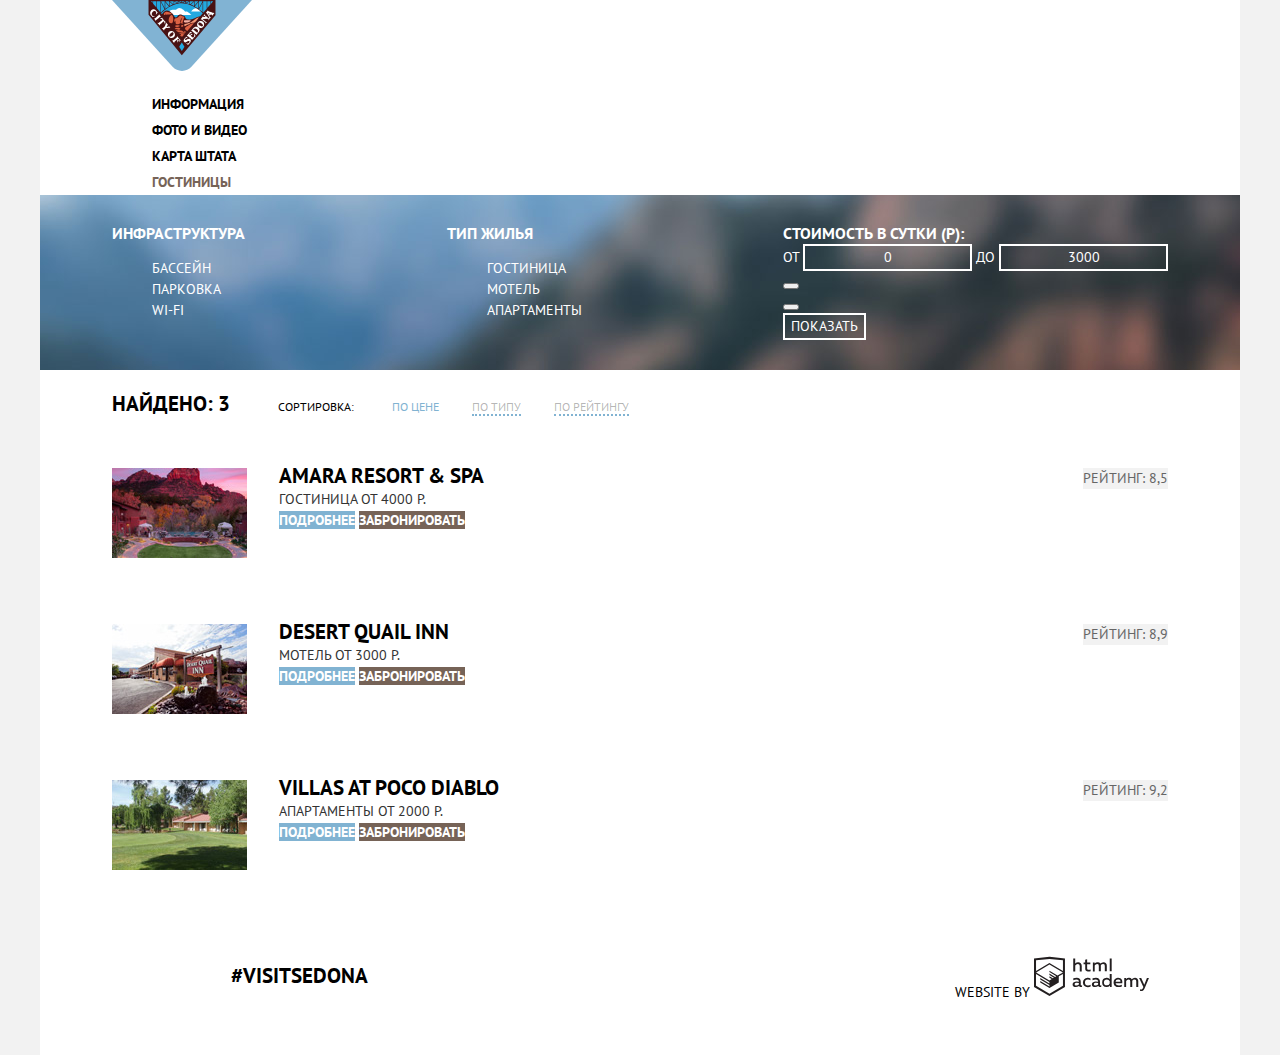
==== hotels.html @ 4b02a3d5 "Создаёт сетку главной и внутренней страниц" ====
<!DOCTYPE html>
<html lang="ru">
  <head>
    <meta charset="utf-8">
    <title>Седона - каталог гостиниц</title>
    <link href="https://fonts.googleapis.com/css?family=PT+Sans:400,700&amp;subset=cyrillic" rel="stylesheet">
    <link href="css/normalize.css" rel="stylesheet">
    <link href="css/style.css" rel="stylesheet">
  </head>
  <body>
    <div class="wrapper">
      <header class="main-header">
        <a class="main-header-logo" href="index.html"><img src="img/logo-sedona.svg" alt="Логотип города Седоны" width="140" height="71"></a>
        <nav class="main-nav">
          <ul class="main-nav-list">
            <li class="main-nav-item"><a href="information.html">Информация</a></li>
            <li class="main-nav-item"><a href="media.html">Фото и видео</a></li>
            <li class="main-nav-item"><a href="map.html">Карта штата</a></li>
            <li class="main-nav-item main-nav-current"><a href="#">Гостиницы</a></li>
          </ul>
        </nav>
      </header>
      <main class="container">
        <h1 class="visually-hidden">Где остановиться в Седоне</h1>
        <section class="hotel-filters">
          <h2 class="visually-hidden">Фильтр отелей</h2>
          <form class="hotel-filter" action="https://echo.htmlacademy.ru" method="get">
            <fieldset>
              <legend>Инфраструктура</legend>
              <ul>
                <li class="hotel-filter-option">
                  <input class="visually-hidden filter-input-checkbox" type="checkbox" id="pool" name="pool" checked>
                  <label for="pool">Бассейн</label>
                </li>
                <li class="hotel-filter-option">
                  <input class="visually-hidden filter-input-checkbox" type="checkbox" id="parking" name="parking">
                  <label for="parking">Парковка</label>
                </li>
                <li class="hotel-filter-option">
                  <input class="visually-hidden filter-input-checkbox" type="checkbox" id="wifi" name="wifi">
                  <label for="wifi">Wi-Fi</label>
                </li>
              </ul>
            </fieldset>
            <fieldset>
              <legend>Тип жилья</legend>
              <ul>
                <li class="hotel-filter-option">
                  <input class="visually-hidden filter-input-checkbox" type="checkbox" id="hotel" name="hotel" checked>
                  <label for="hotel">Гостиница</label>
                </li>
                <li class="hotel-filter-option">
                  <input class="visually-hidden filter-input-checkbox" type="checkbox" id="motel" name="motel" checked>
                  <label for="motel">Мотель</label>
                </li>
                <li class="hotel-filter-option">
                  <input class="visually-hidden filter-input-checkbox" type="checkbox" id="apartment" name="apartment" checked>
                  <label for="apartment">Апартаменты</label>
                </li>
              </ul>
            </fieldset>
            <div class="fieldset-wrapper">
            <fieldset>
              <legend>Стоимость в сутки (р):</legend>
              <div class="price-range">
                <label for="price-filter-from">от</label>
                <input class="price-filter price-filter-from" type="text" id="price-filter-from" name="price-filter-from" value="0">
                <label for="price-filter-to">до</label>
                <input class="price-filter price-filter-to" type="text" id="price-filter-to" name="price-filter-to" value="3000">
              </div>
              <button class="price-range-button button-from" type="button">
                <span class="visually-hidden">Минимальная</span>
              </button>
              <div class="price-range-line"></div>
              <button class="price-range-button button-to" type="button">
                <span class="visually-hidden">Максимальная</span>
              </button>
            </fieldset>
            <button class="hotel-filter-button" type="submit">Показать</button>
            </div>
          </form>
        </section>
        <section class="hotels-found">
          <h2 class="visually-hidden">Найденные варианты</h2>
          <div class="hotels-sort-wrapper">
            <p>Найдено: 3</p>
            <div class="hotels-sort">
              <p>Сортировка:</p>
              <ul class="hotels-sort-list">
                <li class="hotels-sort-function sort-active"><a href="#">По цене</a></li>
                <li class="hotels-sort-function"><a href="#">По типу</a></li>
                <li class="hotels-sort-function"><a href="#">По рейтингу</a></li>
              </ul>
              <ul class="hotels-sort-order">
                <li class="sort-order-up">
                  <a href="#"><span class="visually-hidden">По возрастанию</span></a>
                </li>
                <li class="sort-order-down">
                  <a href="#"><span class="visually-hidden">По убыванию</span></a></li>
              </ul>
            </div>
          </div>
          <ul class="hotels-found-list">
            <li class="hotels-found-item">
              <div class="hotels-found-info">
                <h3>
                  <a class="hotels-found-heading" href="#">Amara resort & Spa</a>
                </h3>
                <div class="hotels-brief-info">
                  <span class="hotels-found-type">Гостиница</span>
                  <span class="hotels-found-price">от 4000 р.</span>
                </div>
                <div class="hotels-found-buttons">
                  <a class="details-button" href="#">Подробнее</a>
                  <a class="book-button" href="#">Забронировать</a>
                </div>
              </div>
              <div class="hotels-found-img">
                <img src="img/amara_resort.jpg" alt="Amara resort & Spa" width="135" height="90">
              </div>
              <div class="hotels-found-rating">
                <div class="stars 5-stars">
                  <span class="visually-hidden">5 звёзд</span>
                </div>
                <span class="rating">Рейтинг: 8,5</span>
              </div>
            </li>
            <li class="hotels-found-item">
              <div class="hotels-found-info">
                <h3>
                  <a class="hotels-found-heading" href="#">Desert Quail Inn</a>
                </h3>
                <div class="hotels-brief-info">
                  <span class="hotels-found-type">Мотель</span>
                  <span class="hotels-found-price">от 3000 р.</span>
                </div>
                <div class="hotels-found-buttons">
                  <a class="details-button" href="#">Подробнее</a>
                  <a class="book-button" href="#">Забронировать</a>
                </div>
              </div>
              <div class="hotels-found-img">
                <img src="img/desert_quail.jpg" alt="Desert Quail Inn" width="135" height="90">
              </div>
              <div class="hotels-found-rating">
                <div class="stars 3-stars">
                  <span class="visually-hidden">3 звезды</span>
                </div>
                <span class="rating">Рейтинг: 8,9</span>
              </div>
            </li>
            <li class="hotels-found-item">
              <div class="hotels-found-info">
                <h3>
                  <a class="hotels-found-heading" href="#">Villas at Poco Diablo</a>
                </h3>
                <div class="hotels-brief-info">
                  <span class="hotels-found-type">Апартаменты</span>
                  <span class="hotels-found-price">от 2000 р.</span>
                </div>
                <div class="hotels-found-buttons">
                  <a class="details-button" href="#">Подробнее</a>
                  <a class="book-button" href="#">Забронировать</a>
                </div>
              </div>
              <div class="hotels-found-img">
                <img src="img/villas_at_poco_diablo.jpg" alt="Villas at Poco Diablo" width="135" height="90">
              </div>
              <div class="hotels-found-rating">
                <div class="stars 2-stars">
                  <span class="visually-hidden">2 звезды</span>
                </div>
                <span class="rating">Рейтинг: 9,2</span>
              </div>
            </li>
          </ul>
        </section>
      </main>
      <footer class="main-footer">
        <p class="footer-hashtag">#visitsedona</p>
        <div class="footer-social">
          <ul>
            <li>
              <a class="social-button social-button-twitter" href="#"><span class="visually-hidden">Twitter</span></a>
            </li>
            <li>
              <a class="social-button social-button-facebook" href="#"><span class="visually-hidden">Facebook</span></a>
            </li>
            <li>
              <a class="social-button social-button-youtube" href="#"><span class="visually-hidden">Youtube</span></a>
            </li>
          </ul>
        </div>
        <p class="footer-copyright">
          <span>Website by</span>
          <a class="main-footer-logo" href="https://htmlacademy.ru/intensive/htmlcss" target="_blank">
            <svg id="Layer_1" data-name="Layer 1" xmlns="http://www.w3.org/2000/svg" viewBox="0 0 108.08 36.85" width="115" height="41"><title>Логотип HTML Academy</title><path d="M44.61,26.88a2,2,0,0,0,.55-0.1v1.33a3.25,3.25,0,0,1-1.18.21,1.67,1.67,0,0,1-1.67-1,4.84,4.84,0,0,1-3.14,1.08c-1.51,0-2.91-.83-2.91-2.55,0-2.13,2-2.79,3.71-2.79a11.08,11.08,0,0,1,2.17.25v-0.3c0-1-.76-1.77-2.19-1.77a7.42,7.42,0,0,0-3,.64v-1.7a10.21,10.21,0,0,1,3.19-.55c2.36,0,3.81,1.12,3.81,3.65v3a0.54,0.54,0,0,0,.49.59h0.17Zm-6.44-1.13A1.35,1.35,0,0,0,39.63,27h0.11a3.39,3.39,0,0,0,2.41-1V24.58a9.72,9.72,0,0,0-1.81-.21c-1,0-2.16.33-2.16,1.38h0Zm12.36-6.11a5,5,0,0,1,2.57.64V22a4.08,4.08,0,0,0-2.3-.7,2.75,2.75,0,1,0,0,5.49,5,5,0,0,0,2.43-.64v1.71a6.27,6.27,0,0,1-2.76.57A4.21,4.21,0,0,1,46,24.51q0-.21,0-0.41a4.32,4.32,0,0,1,4.18-4.46h0.38Zm12.17,7.24a2,2,0,0,0,.55-0.1v1.33a3.25,3.25,0,0,1-1.18.21,1.67,1.67,0,0,1-1.67-1,4.84,4.84,0,0,1-3.14,1.08c-1.51,0-2.91-.83-2.91-2.55,0-2.13,2-2.79,3.71-2.79a11.08,11.08,0,0,1,2.17.25v-0.3c0-1-.76-1.77-2.19-1.77a7.42,7.42,0,0,0-3,.64v-1.7a10.21,10.21,0,0,1,3.19-.55c2.36,0,3.81,1.12,3.81,3.65v3a0.54,0.54,0,0,0,.49.59h0.17Zm-6.44-1.13A1.35,1.35,0,0,0,57.73,27h0.11a3.39,3.39,0,0,0,2.41-1V24.58a9.72,9.72,0,0,0-1.81-.21c-1.06,0-2.16.33-2.16,1.38h0ZM73,16V28.2H71.35V26.88a3.88,3.88,0,0,1-3.19,1.54,4.4,4.4,0,0,1,0-8.78,3.81,3.81,0,0,1,3,1.3V16H73Zm-4.53,5.22a2.76,2.76,0,1,0,0,5.52A2.86,2.86,0,0,0,71.15,25V23A2.91,2.91,0,0,0,68.49,21.27ZM79,19.64c3.31,0,4.46,2.68,3.92,5.09H76.7c0.21,1.5,1.67,2.11,3.19,2.11a6.11,6.11,0,0,0,2.64-.59v1.6a7.14,7.14,0,0,1-3,.57C77,28.42,74.78,27,74.78,24a4.18,4.18,0,0,1,4-4.39H79Zm0.09,1.54a2.28,2.28,0,0,0-2.44,2.1v0.06H81.3A2,2,0,0,0,79.13,21.18Zm5.73,7V19.87h1.65v1a3.81,3.81,0,0,1,2.78-1.27A2.86,2.86,0,0,1,91.89,21a4.12,4.12,0,0,1,2.91-1.33A3.06,3.06,0,0,1,98,23V28.2h-1.9V23.05a1.59,1.59,0,0,0-1.42-1.75H94.42a2.8,2.8,0,0,0-2.07,1.12V28.2h-1.9V23.05A1.59,1.59,0,0,0,89,21.31H88.8a3,3,0,0,0-2.21,1.29v5.63H84.86Zm21.31-8.33h1.9l-3.91,9.46c-0.9,2.17-2.09,2.86-3.35,2.86a4.76,4.76,0,0,1-1.1-.14V30.46a2.86,2.86,0,0,0,.85.12c0.9,0,1.58-.64,2.07-1.9l0.17-.42-4-8.4h2l2.86,6.29ZM38.73,1.46V6.22a3.81,3.81,0,0,1,2.7-1.14,3.25,3.25,0,0,1,3.44,3.4v5.15H43V8.72a1.81,1.81,0,0,0-1.61-2h-0.3a2.93,2.93,0,0,0-2.32,1.39v5.52h-1.9V1.46h1.9ZM49.94,2.31v3h3V6.91h-3v3.81c0,1.1.5,1.46,1.58,1.46a4.49,4.49,0,0,0,1.69-.33v1.6A6.8,6.8,0,0,1,51,13.8a2.55,2.55,0,0,1-2.86-2.74V6.89H46.58V5.26h1.5V2.74Zm5.4,11.31V5.28H57v1A3.81,3.81,0,0,1,59.77,5a2.86,2.86,0,0,1,2.6,1.33A4.12,4.12,0,0,1,65.28,5,3.06,3.06,0,0,1,68.44,8.4v5.21h-1.9V8.46a1.59,1.59,0,0,0-1.42-1.75H64.89a2.8,2.8,0,0,0-2.07,1.12v5.78h-1.9V8.46A1.59,1.59,0,0,0,59.5,6.71H59.27A3,3,0,0,0,57.06,8v5.63H55.34ZM71.17,1.45H73V13.6H71.17V1.45ZM14.71,0H14.55L0,1.54V28.21l14.55,8.66,14.55-8.66V1.54Zm12.5,27.1L14.55,34.64,1.9,27.12V16.18l12.59,7.5V25L5.86,19.9v1.31l8.68,5.21v1.39L5.87,22.65V24l8.68,5.21,8.75-5.24V18.31L27.2,16V27.12Zm0-12.53-3.48,2-1.6,1L14.51,13v1.31L21,18.23H21l-0.14.09-1,.54-5.37-3.2V17l4.24,2.52-1,.67-3.2-1.9v1.31l2.1,1.24L14.5,22.1,2,14.65,14.51,7.11Zm0-1.32L14.49,5.76,1.91,13.25v-10L14.56,1.92,27.21,3.25v10h0Z" transform="translate(0 -0.02)"/></svg>
          </a>
        </p>
      </footer>
    </div>
  </body>
</html>
---- css/style.css ----
body {
  margin: 0;
  padding: 0;

  font-family: "PT Sans", Arial, sans-serif;
  font-size: 14px;
  line-height: 21px;
  color: #333333;
  text-transform: uppercase;

  background-color: #f2f2f2;

}

.wrapper {
  max-width: 1200px;
  min-width: 768px;
  margin: 0 auto;

  background-color: #ffffff;
}

a {
  text-decoration: none;
}

img {
  max-width: 100%;
}

.visually-hidden:not(:focus):not(:active),
input[type="checkbox"].visually-hidden,
input[type="radio"].visually-hidden {
  position: absolute;
  width: 1px;
  height: 1px;
  margin: -1px;
  border: 0;
  padding: 0;
  white-space: nowrap;
  clip-path: inset(100%);
  clip: rect(0 0 0 0);
  overflow: hidden;
}

.main-header {
  width: 88%;
  padding-left: 6%;
  padding-right: 6%;
  margin: 0;

  background-color: #ffffff;
}

.main-nav {
  line-height: 26px;
  font-weight: bold;
  color: #000000;
}

.main-nav-list {
  margin-bottom: 0;

  list-style: none;
}

.main-nav-list a {
  color: #000000;
}

.main-nav-list a:hover,
.main-nav-list a:focus {
  color: #81b3d2;
}

.main-nav-list a:active {
  color: rgba(0, 0, 0, 0.3);
}

.main-nav-current a {
  color: #766357;
}

/*Главная страница*/

.intro {
  width: 100%;
  padding-top: 76px;
  padding-bottom: 79px;

  text-align: center;

  background-color: rgba(129, 179, 210, 0.5);
  background-image:
  url("../img/intro-mask.svg"),
  url("../img/background-photo.jpg");
  background-repeat: no-repeat;
  background-position:
  center bottom,
  top center;
  background-size:
  100% 57px,
  cover;
}

.general-info {
  margin: 0;
  padding-top: 61px;
  padding-bottom: 56px;

  text-align: center;
}

.general-info h1 {
  font-size: 21px;
  line-height: 26px;
  font-weight: bold;
  color: #000000;

  background-color: #ffffff;
}

.general-info p {
  line-height: 26px;
}

.features-list {
  width: 100%;
  margin: 0;

  text-align: center;
  color: #333333;
}

.features-list ol {
  display: flex;
  flex-wrap: wrap;
}

.features-list ol,
.features-list ul {
  padding-left: 0;
  list-style: none;
}

.features-list h2,
.features-list h3 {
  font-size: 21px;
  color: #000000;
}

.feature-separate {
  width: 100%;
  display: flex;
  justify-content: flex-start;
  flex-wrap: wrap;

  color: #ffffff;

  background-color: #81b3d2;
}

.feature-description {
  width: 33.33333333%;

  padding-top: 46px;
}

.feature-separate h2 {
  color: #ffffff;
}

.feature-image {
  width: 66.66666666%;
  height: auto;
}

.services-list {
  width: 100%;
  display: flex;
  padding-top: 60px;

  background-color: #ffffff;
}

.services-list-item {
  width: 33.33333333%;

  text-align: center;
}

.services-list p {
  color: #333333;
}

.feature-united {
  width: 33.33333333%;

  padding-top: 46px;

  background-color: #eeeeee;
}

.search-hotel {
  width: 100%;
  padding-top: 55px;

  text-align: center;
  line-height: 24px;
  font-weight: bold;
  color: #000000;
}

.search-hotel b {
  font-size: 30px;
  line-height: 36px;
  font-weight: bold;
}

.search-hotel > p {
  font-weight: normal;
  color: #333333;
}

.search-button {
  font-size: 21px;
  font-weight: bold;
  line-height: 26px;
  text-transform: uppercase;
  color: #ffffff;

  background-color: #766357;
  border: none;
}

.search-button:hover,
.search-button:focus {
  background-color: #604e43;
}

.search-button:active {
  color: rgba(255, 255, 255, 0.3);
  background-color: #503e33;
}

.modal {
  width: 568px;
  margin: 0 auto;
  padding: 55px;
}

.search-form-item {
  line-height: 26px;
}

.search-form-item input {
  font-size: 14px;
  font-weight: bold;
  line-height: 26px;
  text-transform: uppercase;

  background-color: #f2f2f2;
  border: none;
}

.search-form-item input:hover {
  background-color: #ebebeb;
}

.search-form-item input:focus {
  background-color: #ffffff;
  border: 2px solid #e5e5e5;
}

.search-form-calendar svg {
  fill: rgba(0, 0, 0, 0.3);
}

.search-form-calendar svg:hover {
  fill: #333333;
}

.amount-button {
  background-color: #f2f2f2;
  border: none;
}

.modal-search-button {
  font-size: 21px;
  line-height: 26px;
  font-weight: bold;
  text-transform: uppercase;
  text-align: center;
  color: #ffffff;

  background-color: #81b3d2;
  border: none;
}

.modal-search-button:hover,
.modal-search-button:focus {
  background-color: #669ec0;
}

.modal-search-button:active {
  color: rgba(255, 255, 255, 0.3);

  background-color: #5496bd;
}

.map {
  width: 100%;

  text-align: center;
}

.map img {
  height: auto;
}

/*Внутренняя страница*/

.hotel-filters {
  width: 88%;
  padding-left: 6%;
  padding-right: 6%;
  padding-top: 28px;
  padding-bottom: 30px;

  color: #ffffff;

  background-color: #81b3d2;
  background-image: url("../img/filter-background.jpg");
  background-repeat: no-repeat;
  background-position: 0 -290px;
}

.hotel-filter {
  display: flex;
  justify-content: space-between;
  align-items: flex-start;

  width: 100%;
}

.hotel-filter fieldset {
  margin: 0;
  padding: 0;
  border: none;
}

.hotel-filter legend {
  font-size: 16px;
  font-weight: bold;
}

.hotel-filter ul {
  list-style: none;
}

.price-range input {
  font-size: 14px;
  line-height: 21px;
  text-align: center;
  color: #ffffff;

  background-color: transparent;
  border: 2px solid #ffffff;
}

.hotel-filter-button {
  font-size: 14px;
  line-height: 21px;
  text-transform: uppercase;
  color: #ffffff;

  background-color: transparent;
  border: 2px solid #ffffff;
}

.hotel-filter-button:hover,
.hotel-filter-button:focus {
  color: #000000;

  background-color: #ffffff;
}

.hotels-found {
  padding-left: 6%;
  padding-right: 6%;
}

.hotels-sort-wrapper {
  display: flex;
  justify-content: space-between;
  align-items: baseline;
  width: 100%;

  font-size: 21px;
  line-height: 26px;
  font-weight: bold;
  color: #000000;
}

.hotels-sort-wrapper > p {
  margin-right: 48px;
}

.hotels-found ul {
  list-style: none;
}

.hotels-found-list {
  padding: 0;
}

.hotels-sort {
  display: flex;
  margin-right: auto;
  flex-grow: 1;

  font-size: 12px;
  line-height: 18px;
  font-weight: normal;
}

.hotels-sort-list {
  display: flex;
  justify-content: space-around;
  padding-left: 5px;
}

.hotels-sort-function {
  padding-left: 33px;
}

.hotels-sort-list a {
  color: rgba(0, 0, 0, 0.3);
  border-bottom: 2px dotted #81b3d2;
}

.hotels-sort-list a:hover,
.hotels-sort-list a:focus {
  color: #81b3d2;
}

.hotels-sort-list a:active {
  color: #000000;
  border-bottom: none;
}

.sort-active a {
  color: #81b3d2;
  border-bottom: none;
}

.hotels-sort-order {
  margin-left: auto;
}

.hotels-found-list {
  display: flex;
  flex-direction: column;
  align-items: flex-start;
  width: 100%;
  margin: 0;
}

.hotels-found-item {
  display: flex;
  align-items: flex-start;

  width: 100%;
  padding-top: 30px;
  padding-bottom: 30px;
}

.hotels-found-info {
  margin-left: 32px;

  vertical-align: center;
}

.hotels-found-info h3 {
  margin: 0;
  margin-top: -5px;
}

.hotels-found-info a {
  font-size: 21px;
  font-weight: bold;
  line-height:  26px;
  color: #000000;
}

a.hotels-found-heading:hover,
a.hotels-found-heading:focus {
color: #81b3d2;
}

a.hotels-found-heading:active {
color: rgba(0, 0, 0, 0.3);
}

.hotels-found-img {
  order: -1;
}

.hotels-found-rating {
  margin-left: auto;

  color: #666666;

  background-color: #f2f2f2;
}

.hotels-found-buttons a {
  font-size: 14px;
  line-height: 21px;
  text-align: center;
  color: #ffffff;
}

.details-button {
  background-color: #81b3d2;
}

.details-button:hover,
.details-button:focus {
  background-color: #669ec0;
}

.details-button:active {
  color: rgba(255, 255, 255, 0.3);

  background-color: #5496bd;
}

.book-button {
  background-color: #766357;
}

.book-button:hover,
.book-button:focus {
  background-color: #604e43;
}

.book-button:active {
  color: rgba(255, 255, 255, 0.3);

  background-color: #503e33;
}


/*Футер*/

.main-footer {
  display: flex;
  justify-content: space-around;
  width: 94%;
  padding-left: 6%;
  padding-top: 36px;
  padding-bottom: 36px;

  background-color: rgba(255, 255, 255, 0.9);
}

.footer-social {
  width: 33%;
  text-align: center;
}

.footer-social ul {
  list-style: none;
}

.footer-hashtag {
  width: 33%;
  text-align: center;

  font-size: 21px;
  font-weight: bold;
  line-height: 26px;
  text-transform: uppercase;
  color: #000000;
}

.footer-copyright {
  width: 33%;
  text-align: center;
}

.footer-copyright span {
  line-height: 26px;
  color: #000000;
}

.main-footer-logo svg {
  fill: #231f20;
}

.main-footer-logo svg:hover,
.main-footer-logo svg:focus {
  fill: #81b3d2;
}

.main-footer-logo svg:active {
  fill: #bdbbbc;
}
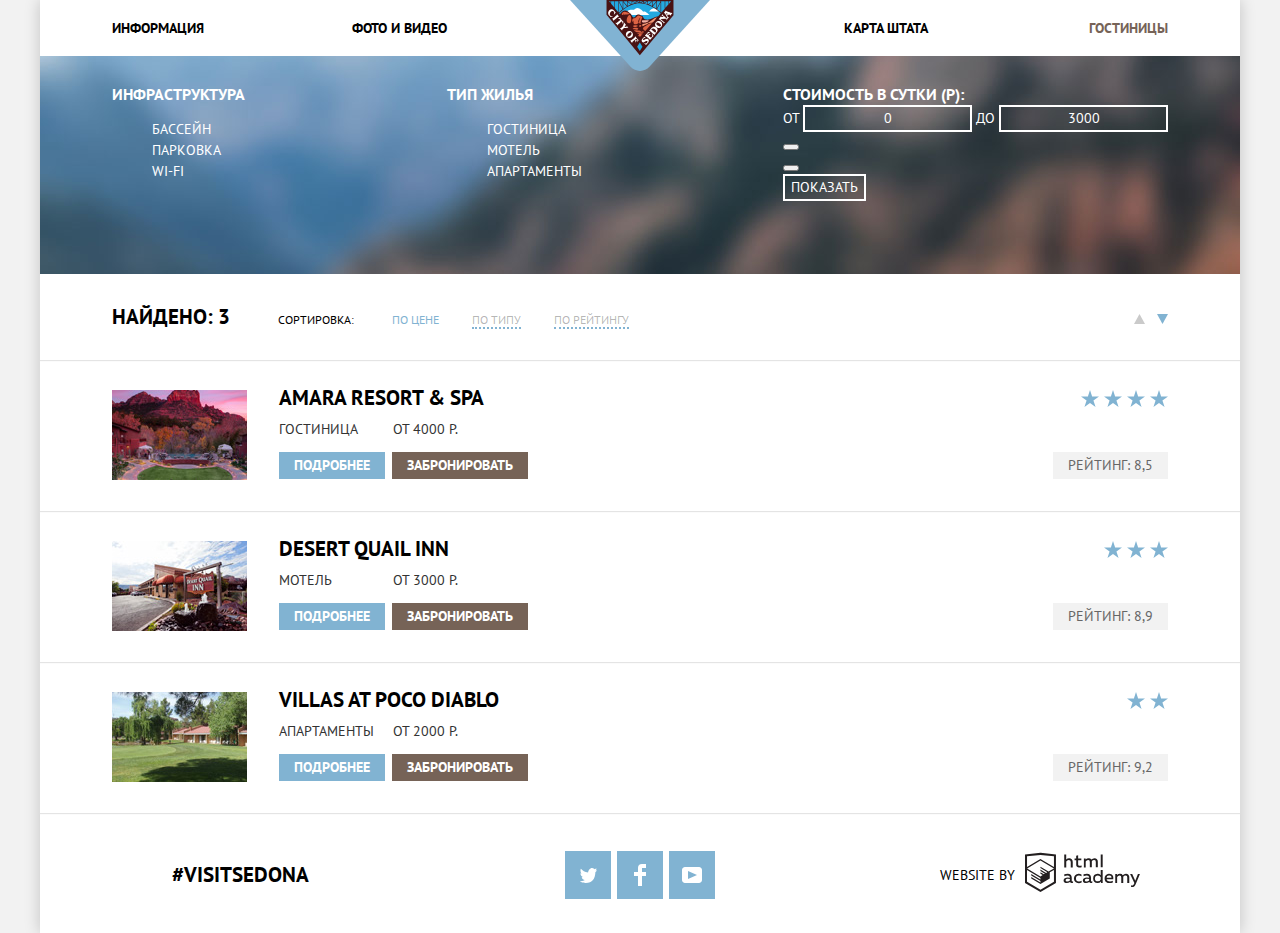
==== commit 12529f19: "Добавляет декоративные элементы" ====
--- a/hotels.html
+++ b/hotels.html
@@ -93,10 +93,17 @@
               </ul>
               <ul class="hotels-sort-order">
                 <li class="sort-order-up">
-                  <a href="#"><span class="visually-hidden">По возрастанию</span></a>
+                  <a href="#">
+                    <span class="visually-hidden">По возрастанию</span>
+                    <svg xmlns="http://www.w3.org/2000/svg" width="11" height="10" viewBox="0 0 11 10"><path fill="#cacaca" d="M5.5 0L0 10h11z"/></svg>
+                  </a>
                 </li>
                 <li class="sort-order-down">
-                  <a href="#"><span class="visually-hidden">По убыванию</span></a></li>
+                  <a class="current" href="#">
+                    <span class="visually-hidden">По убыванию</span>
+                    <svg xmlns="http://www.w3.org/2000/svg" width="11" height="10" viewBox="0 0 11 10"><path fill="#cacaca" d="M5.5 10L0 0h11"/></svg>
+                  </a>
+                </li>
               </ul>
             </div>
           </div>
@@ -119,8 +126,8 @@
                 <img src="img/amara_resort.jpg" alt="Amara resort & Spa" width="135" height="90">
               </div>
               <div class="hotels-found-rating">
-                <div class="stars 5-stars">
-                  <span class="visually-hidden">5 звёзд</span>
+                <div class="stars stars-4">
+                  <span class="visually-hidden">4 звезды</span>
                 </div>
                 <span class="rating">Рейтинг: 8,5</span>
               </div>
@@ -143,7 +150,7 @@
                 <img src="img/desert_quail.jpg" alt="Desert Quail Inn" width="135" height="90">
               </div>
               <div class="hotels-found-rating">
-                <div class="stars 3-stars">
+                <div class="stars stars-3">
                   <span class="visually-hidden">3 звезды</span>
                 </div>
                 <span class="rating">Рейтинг: 8,9</span>
@@ -167,7 +174,7 @@
                 <img src="img/villas_at_poco_diablo.jpg" alt="Villas at Poco Diablo" width="135" height="90">
               </div>
               <div class="hotels-found-rating">
-                <div class="stars 2-stars">
+                <div class="stars stars-2">
                   <span class="visually-hidden">2 звезды</span>
                 </div>
                 <span class="rating">Рейтинг: 9,2</span>
@@ -181,13 +188,22 @@
         <div class="footer-social">
           <ul>
             <li>
-              <a class="social-button social-button-twitter" href="#"><span class="visually-hidden">Twitter</span></a>
+              <a class="social-button social-button-twitter" href="#">
+                <span class="visually-hidden">Twitter</span>
+                <svg xmlns="http://www.w3.org/2000/svg" xmlns:xlink="http://www.w3.org/1999/xlink" width="17" height="15" viewBox="0 0 17 15"><path fill="#FFF" d="M10.95.144c1.685-.496 2.984.27 3.577 1.179.673-.231 1.331-.481 2.011-.708a2.345 2.345 0 0 1-.857 1.768c.685.17 1.304-.491 1.304-.491-.169 1-1.006 1.788-1.563 2.024-.231 6.75-3.175 11.217-10.077 11.082h-.446c-.41 0-4.164-.46-4.898-1.887 2.271.196 3.893-.422 4.693-1.177-.96-.3-2.679-.477-2.979-2.95.349.106.564.228 1.19.119C1.705 8.247.374 7.53.448 5.33c.285.328 1.067.536 1.34.472C1.085 5.561-.182 2.442.894.85c1.818 1.854 3.735 3.606 7.152 3.773C8.254 2.33 9.183.793 10.95.144z"/></svg>
+              </a>
             </li>
             <li>
-              <a class="social-button social-button-facebook" href="#"><span class="visually-hidden">Facebook</span></a>
+              <a class="social-button social-button-facebook" href="#">
+                <span class="visually-hidden">Facebook</span>
+                <svg xmlns="http://www.w3.org/2000/svg" width="12" height="22" viewBox="0 0 12 22"><path fill="#FFF" d="M12 4V0H8a4 4 0 0 0-4 4v4H0v4h4v10h4V12h4V8H8V4h4z"/></svg>
+              </a>
             </li>
             <li>
-              <a class="social-button social-button-youtube" href="#"><span class="visually-hidden">Youtube</span></a>
+              <a class="social-button social-button-youtube" href="#">
+                <span class="visually-hidden">Youtube</span>
+                <svg xmlns="http://www.w3.org/2000/svg" xmlns:xlink="http://www.w3.org/1999/xlink" width="20" height="16" viewBox="0 0 20 16"><path fill="#FFF" d="M17 0H3C1.35 0 0 1.35 0 3v10c0 1.65 1.35 3 3 3h14c1.65 0 3-1.35 3-3V3c0-1.65-1.35-3-3-3zM6.027 11.998V4.002L15.014 8l-8.987 3.998z"/></svg>
+              </a>
             </li>
           </ul>
         </div>
--- a/css/style.css
+++ b/css/style.css
@@ -13,11 +13,13 @@
 }
 
 .wrapper {
+  position: relative;
   max-width: 1200px;
   min-width: 768px;
   margin: 0 auto;
 
   background-color: #ffffff;
+  box-shadow: 0 0 15px 0 rgba(0, 0, 0, 0.2);
 }
 
 a {
@@ -26,6 +28,7 @@
 
 img {
   max-width: 100%;
+  height: auto;
 }
 
 .visually-hidden:not(:focus):not(:active),
@@ -44,12 +47,17 @@
 }
 
 .main-header {
-  width: 88%;
-  padding-left: 6%;
-  padding-right: 6%;
+  position: relative;
+  width: 100%;
   margin: 0;
 
   background-color: #ffffff;
+}
+
+.main-header-logo {
+  position: absolute;
+  left: 50%;
+  margin-left: -70px;
 }
 
 .main-nav {
@@ -59,7 +67,13 @@
 }
 
 .main-nav-list {
-  margin-bottom: 0;
+  display: flex;
+  justify-content: space-between;
+  align-items: center;
+  margin: 0;
+  padding: 0;
+  width: 100%;
+  height: 56px;
 
   list-style: none;
 }
@@ -81,12 +95,30 @@
   color: #766357;
 }
 
+.main-nav-item {
+  width: 20%;
+}
+
+.main-nav-item:nth-child(1) {
+  padding-left: 6%;
+}
+
+.main-nav-item:nth-child(3) {
+  margin-left: auto;
+  text-align: right;
+}
+
+.main-nav-item:nth-child(4) {
+  text-align: right;
+  padding-right: 6%;
+}
+
 /*Главная страница*/
 
 .intro {
   width: 100%;
   padding-top: 76px;
-  padding-bottom: 79px;
+  padding-bottom: 75px;
 
   text-align: center;
 
@@ -97,21 +129,25 @@
   background-repeat: no-repeat;
   background-position:
   center bottom,
-  top center;
+  center top;
   background-size:
   100% 57px,
   cover;
 }
 
 .general-info {
-  margin: 0;
-  padding-top: 61px;
-  padding-bottom: 56px;
+  width: 576px;
+  margin: 0 auto;
+  padding-top: 60px;
+  padding-bottom: 50px;
 
   text-align: center;
 }
 
 .general-info h1 {
+  margin-bottom: 25px;
+  margin-top: 0;
+
   font-size: 21px;
   line-height: 26px;
   font-weight: bold;
@@ -121,6 +157,8 @@
 }
 
 .general-info p {
+  margin-bottom: 0;
+
   line-height: 26px;
 }
 
@@ -135,11 +173,9 @@
 .features-list ol {
   display: flex;
   flex-wrap: wrap;
-}
-
-.features-list ol,
-.features-list ul {
+  margin: 0;
   padding-left: 0;
+
   list-style: none;
 }
 
@@ -149,6 +185,7 @@
   color: #000000;
 }
 
+
 .feature-separate {
   width: 100%;
   display: flex;
@@ -161,9 +198,18 @@
 }
 
 .feature-description {
-  width: 33.33333333%;
-
-  padding-top: 46px;
+  box-sizing: border-box;
+  width: 33.3334%;
+  height: 256px;
+  padding-top: 45px;
+}
+
+.feature-description h2 {
+  margin: 0;
+}
+
+.feature-separate:nth-child(2) .feature-description {
+  order: 1;
 }
 
 .feature-separate h2 {
@@ -171,39 +217,119 @@
 }
 
 .feature-image {
-  width: 66.66666666%;
+  width: 66.6666%;
+  height: 256px;
+  overflow: hidden;
+}
+
+.feature-image img {
+  position: relative;
+  top: 50%;
+  transform: translateY(-50%);
+
+  width: 100%;
   height: auto;
 }
 
 .services-list {
   width: 100%;
-  display: flex;
-  padding-top: 60px;
+  min-height: 330px;
+  box-sizing: border-box;
+  display: flex;
+  padding-top: 160px;
+  padding-left: 0;
+  padding-right: 0;
+
+  list-style: none;
 
   background-color: #ffffff;
 }
 
-.services-list-item {
-  width: 33.33333333%;
-
-  text-align: center;
+.services-item {
+  width: 33.3334%;
+
+  text-align: center;
+}
+
+.services-item:not(:nth-child(2)) {
+  margin-left: 6%;
+  margin-right: 6%;
+}
+
+.services-item h3 {
+  position: relative;
+  margin: 0;
+  margin-bottom: 25px;
+}
+
+.services-item h3::before {
+  content: "";
+  position: absolute;
+  bottom: 45px;
+  left: 50%;
+}
+
+.services-item:nth-child(1) h3::before {
+  width: 75px;
+  height: 72px;
+  margin-left: -37px;
+  background: url("../img/icon-1.svg") no-repeat 0 0;
+}
+
+.services-item:nth-child(2) h3::before {
+  width: 74px;
+  height: 70px;
+  margin-left: -37px;
+  background: url("../img/icon-2.svg") no-repeat 0 0;
+}
+
+.services-item:nth-child(3) h3::before {
+  width: 64px;
+  height: 76px;
+  margin-left: -32px;
+  background: url("../img/icon-3.svg") no-repeat 0 0;
 }
 
 .services-list p {
+  margin: 0;
   color: #333333;
 }
 
 .feature-united {
-  width: 33.33333333%;
-
-  padding-top: 46px;
+  box-sizing: border-box;
+  width: 33.3334%;
+  min-height: 256px;
+  padding-top: 45px;
 
   background-color: #eeeeee;
 }
 
+.feature-united:not(:nth-child(2)) {
+
+}
+
+.feature-united h2 {
+  margin: 0;
+  margin-bottom: 25px;
+}
+
+.feature-united span {
+  display: block;
+  margin-bottom: 25px;
+}
+
+.feature-united p {
+  margin: 0;
+}
+
 .search-hotel {
-  width: 100%;
-  padding-top: 55px;
+  position: relative;
+
+  box-sizing: border-box;
+  width: 568px;
+  min-height: 292px;
+  padding-top: 50px;
+  margin: 0 auto;
 
   text-align: center;
   line-height: 24px;
@@ -212,22 +338,32 @@
 }
 
 .search-hotel b {
+  display: block;
+  margin-bottom: 25px;
+
   font-size: 30px;
   line-height: 36px;
   font-weight: bold;
 }
 
 .search-hotel > p {
+  margin-bottom: 50px;
+
   font-weight: normal;
   color: #333333;
 }
 
 .search-button {
+  width: 568px;
+  height: 86px;
+  padding: 0;
+
   font-size: 21px;
   font-weight: bold;
   line-height: 26px;
   text-transform: uppercase;
   color: #ffffff;
+  text-align: center;
 
   background-color: #766357;
   border: none;
@@ -244,16 +380,46 @@
 }
 
 .modal {
+  box-sizing: border-box;
+  position: absolute;
+  left: 50%;
+  top: 295px;
+  margin-left: -284px;
+
   width: 568px;
-  margin: 0 auto;
+  min-height: 395px;
   padding: 55px;
+
+  text-align: left;
+
+  background-color: #ffffff;
+}
+
+.search-hotel-form {
+  box-sizing: border-box;
+  display: flex;
+  flex-wrap: wrap;
+  justify-content: space-between;
 }
 
 .search-form-item {
+  position: relative;
+  display: flex;
+  align-items: center;
+
+  width: 100%;
+  margin: 0;
+  margin-bottom: 29px;
+
   line-height: 26px;
 }
 
 .search-form-item input {
+  width: 346px;
+  height: 38px;
+  padding: 0;
+  margin-left: auto;
+
   font-size: 14px;
   font-weight: bold;
   line-height: 26px;
@@ -261,6 +427,29 @@
 
   background-color: #f2f2f2;
   border: none;
+}
+
+.item-half-width {
+  width: 49%;
+}
+
+.item-half-width input {
+  width: 38px;
+
+  margin-left: 0;
+}
+
+.amount-button {
+  width: 38px;
+  height: 38px;
+  padding:0;
+
+  background-color: #f2f2f2;
+
+}
+
+.amount-less {
+  margin-left: auto;
 }
 
 .search-form-item input:hover {
@@ -272,12 +461,29 @@
   border: 2px solid #e5e5e5;
 }
 
+.search-form-calendar {
+  position: absolute;
+  width: 38px;
+  height: 38px;
+  top: 0;
+  right: 0;
+  padding: 0;
+
+  background-color: transparent;
+  border: none;
+}
+
 .search-form-calendar svg {
   fill: rgba(0, 0, 0, 0.3);
 }
 
-.search-form-calendar svg:hover {
+.search-form-calendar:hover svg,
+.search-form-calendar:focus svg {
   fill: #333333;
+}
+
+.search-form-calendar:active svg {
+  fill: #81b3d2;
 }
 
 .amount-button {
@@ -286,6 +492,11 @@
 }
 
 .modal-search-button {
+  width: 458px;
+  height: 58px;
+  padding: 0;
+  margin-top: 25px;
+
   font-size: 21px;
   line-height: 26px;
   font-weight: bold;
@@ -322,10 +533,11 @@
 
 .hotel-filters {
   width: 88%;
+  min-height: 165px;
   padding-left: 6%;
   padding-right: 6%;
   padding-top: 28px;
-  padding-bottom: 30px;
+  padding-bottom: 25px;
 
   color: #ffffff;
 
@@ -385,24 +597,26 @@
   background-color: #ffffff;
 }
 
-.hotels-found {
+.hotels-sort-wrapper {
+  display: flex;
+  justify-content: space-between;
+  align-items: baseline;
+  width: 88%;
   padding-left: 6%;
   padding-right: 6%;
-}
-
-.hotels-sort-wrapper {
-  display: flex;
-  justify-content: space-between;
-  align-items: baseline;
-  width: 100%;
+  padding-top: 30px;
+  padding-bottom: 30px;
 
   font-size: 21px;
   line-height: 26px;
   font-weight: bold;
   color: #000000;
+
+  box-shadow: 0 1px 1px 0 #e4e4e4;
 }
 
 .hotels-sort-wrapper > p {
+  margin: 0;
   margin-right: 48px;
 }
 
@@ -424,9 +638,14 @@
   font-weight: normal;
 }
 
+.hotels-sort p {
+  margin: 0;
+}
+
 .hotels-sort-list {
   display: flex;
   justify-content: space-around;
+  margin: 0;
   padding-left: 5px;
 }
 
@@ -455,7 +674,41 @@
 }
 
 .hotels-sort-order {
+  display: flex;
+  margin: 0;
   margin-left: auto;
+  padding: 0;
+}
+
+.sort-order-up a {
+  display: inline-block;
+  width: 11px;
+  height: 10px;
+  margin-right: 12px;
+}
+
+.sort-order-down a {
+  display: inline-block;
+  width: 11px;
+  height: 10px;
+}
+
+.sort-order-up a:hover path,
+.sort-order-down a:hover path,
+.sort-order-up a:focus path,
+.sort-order-down a:focus path {
+  fill: #231F20;
+}
+
+.sort-order-up a:active path,
+.sort-order-down a:active path,
+.sort-order-up a:active path,
+.sort-order-down a:active path {
+  fill: #81b3d2;
+}
+
+.hotels-sort-order a.current path {
+  fill: #81b3d2;
 }
 
 .hotels-found-list {
@@ -467,12 +720,17 @@
 }
 
 .hotels-found-item {
+  box-sizing: border-box;
   display: flex;
   align-items: flex-start;
 
   width: 100%;
-  padding-top: 30px;
-  padding-bottom: 30px;
+  padding-top: 25px;
+  padding-bottom: 25px;
+  padding-left: 6%;
+  padding-right: 6%;
+
+  box-shadow: 0 1px 1px 0 #e4e4e4;;
 }
 
 .hotels-found-info {
@@ -483,7 +741,12 @@
 
 .hotels-found-info h3 {
   margin: 0;
-  margin-top: -5px;
+  margin-bottom: 8px;
+}
+
+.hotels-brief-info {
+  display: flex;
+  margin-bottom: 12px;
 }
 
 .hotels-found-info a {
@@ -502,14 +765,53 @@
 color: rgba(0, 0, 0, 0.3);
 }
 
+.hotels-found-type {
+  min-width: 114px;
+}
+
 .hotels-found-img {
   order: -1;
+  margin-top: 5px;
 }
 
 .hotels-found-rating {
   margin-left: auto;
 
   color: #666666;
+}
+
+.stars {
+  width: 18px;
+  height: 17px;
+  margin-top: 5px;
+  margin-bottom: 45px;
+
+  background-image: url("../img/star.svg");
+  background-repeat: no-repeat;
+  margin-left: auto;
+}
+
+.stars-4 {
+  width: 87px;
+
+  background-repeat: space;
+}
+
+.stars-3 {
+  width: 64px;
+
+  background-repeat: space;
+}
+
+.stars-2 {
+  width: 41px;
+
+  background-repeat: space;
+}
+
+.rating {
+  display: block;
+  padding: 3px 15px;
 
   background-color: #f2f2f2;
 }
@@ -522,6 +824,9 @@
 }
 
 .details-button {
+  display: inline-block;
+  padding: 3px 15px;
+
   background-color: #81b3d2;
 }
 
@@ -537,6 +842,11 @@
 }
 
 .book-button {
+  display: inline-block;
+  height: 21px;
+  padding: 3px 15px;
+  margin-left: 3px;
+
   background-color: #766357;
 }
 
@@ -557,12 +867,18 @@
 .main-footer {
   display: flex;
   justify-content: space-around;
-  width: 94%;
-  padding-left: 6%;
-  padding-top: 36px;
-  padding-bottom: 36px;
+  align-items: center;
+  width: 100%;
+  padding-top: 38px;
+  padding-bottom: 34px;
 
   background-color: rgba(255, 255, 255, 0.9);
+}
+
+.main-footer-index {
+  position: absolute;
+  left: 0;
+  bottom: 0;
 }
 
 .footer-social {
@@ -571,11 +887,45 @@
 }
 
 .footer-social ul {
+  display: flex;
+  justify-content: center;
+  margin: 0;
+  padding: 0;
+
+
   list-style: none;
+}
+
+.footer-social li:not(:last-child) {
+  margin-right: 6px;
+}
+
+.social-button {
+  display: flex;
+  align-items: center;
+  justify-content: center;
+
+  width: 46px;
+  height: 48px;
+  background-color: #81b3d2;
+}
+
+.social-button:hover,
+.social-button:focus {
+  background-color: #669ec0;
+}
+
+.social-button:active {
+  background-color: #5496bd;
+}
+
+.social-button:active path{
+  fill: rgba(255, 255, 255, 0.3);
 }
 
 .footer-hashtag {
   width: 33%;
+  margin: 0;
   text-align: center;
 
   font-size: 21px;
@@ -586,11 +936,18 @@
 }
 
 .footer-copyright {
+  display: flex;
+  justify-content: center;
+  align-items: center;
   width: 33%;
+  margin: 0;
+
   text-align: center;
 }
 
 .footer-copyright span {
+  margin-right: 10px;
+
   line-height: 26px;
   color: #000000;
 }
@@ -599,11 +956,11 @@
   fill: #231f20;
 }
 
-.main-footer-logo svg:hover,
-.main-footer-logo svg:focus {
+.main-footer-logo:hover svg,
+.main-footer-logo:focus svg {
   fill: #81b3d2;
 }
 
-.main-footer-logo svg:active {
+.main-footer-logo:active svg {
   fill: #bdbbbc;
 }
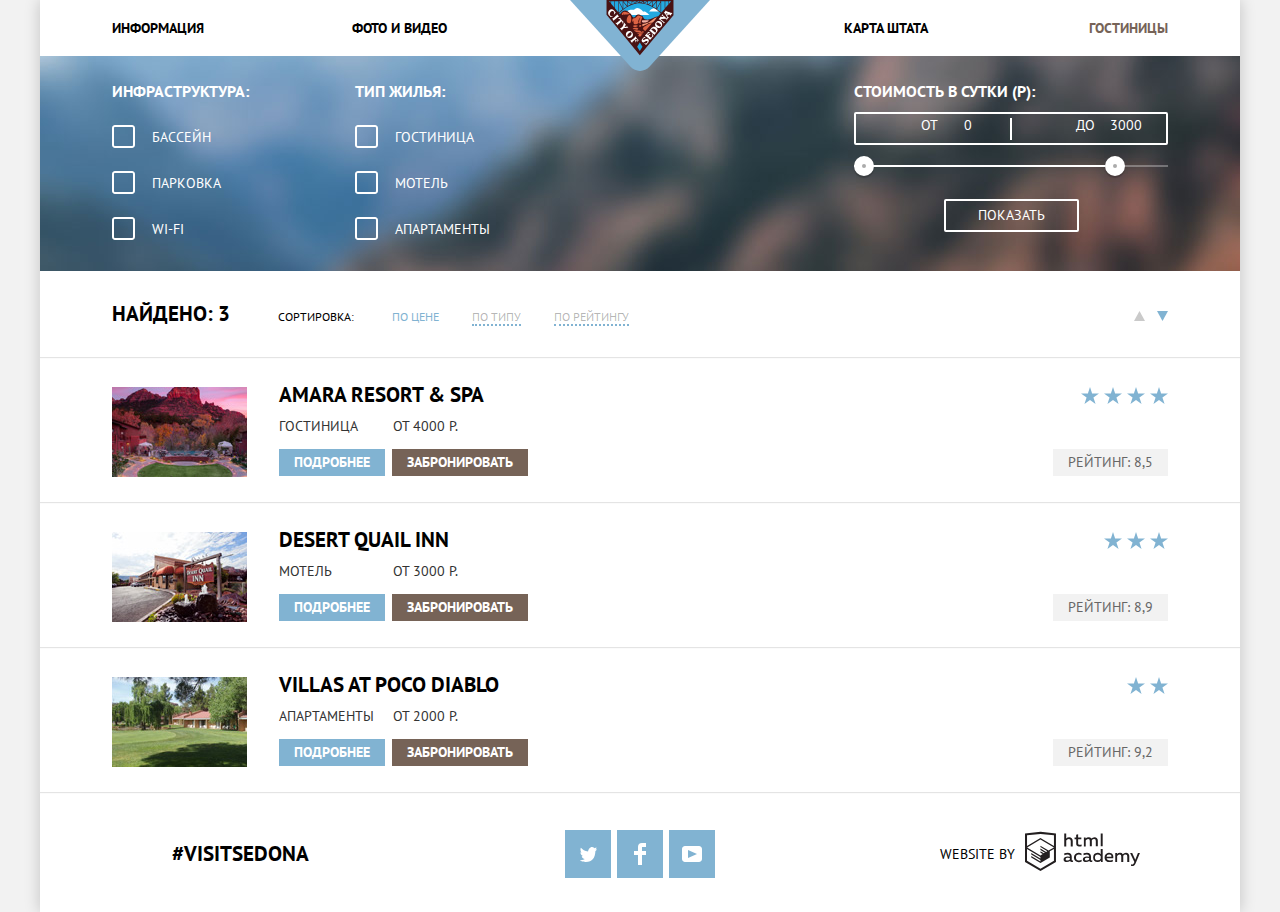
==== commit 127bdb63: "Добавляет стили фильтра на внутренней" ====
--- a/hotels.html
+++ b/hotels.html
@@ -25,25 +25,31 @@
         <section class="hotel-filters">
           <h2 class="visually-hidden">Фильтр отелей</h2>
           <form class="hotel-filter" action="https://echo.htmlacademy.ru" method="get">
-            <fieldset>
-              <legend>Инфраструктура</legend>
+            <fieldset class="hotel-feature">
+              <legend>Инфраструктура:</legend>
               <ul>
                 <li class="hotel-filter-option">
+                  <label class="filter-checkbox" for="pool">Бассейн</label>
                   <input class="visually-hidden filter-input-checkbox" type="checkbox" id="pool" name="pool" checked>
-                  <label for="pool">Бассейн</label>
-                </li>
-                <li class="hotel-filter-option">
-                  <input class="visually-hidden filter-input-checkbox" type="checkbox" id="parking" name="parking">
-                  <label for="parking">Парковка</label>
-                </li>
-                <li class="hotel-filter-option">
-                  <input class="visually-hidden filter-input-checkbox" type="checkbox" id="wifi" name="wifi">
-                  <label for="wifi">Wi-Fi</label>
+                  <span class="span"></span>
+
+                </li>
+                <li class="hotel-filter-option">
+                  <label class="filter-checkbox">
+                    <input class="visually-hidden filter-input-checkbox" type="checkbox" id="parking" name="parking">
+                    Парковка
+                  </label>
+                </li>
+                <li class="hotel-filter-option">
+                  <label class="filter-checkbox">
+                    <input class="visually-hidden filter-input-checkbox" type="checkbox" id="wifi" name="wifi">
+                    Wi-Fi
+                  </label>
                 </li>
               </ul>
             </fieldset>
-            <fieldset>
-              <legend>Тип жилья</legend>
+            <fieldset class="hotel-feature">
+              <legend>Тип жилья:</legend>
               <ul>
                 <li class="hotel-filter-option">
                   <input class="visually-hidden filter-input-checkbox" type="checkbox" id="hotel" name="hotel" checked>
@@ -60,23 +66,29 @@
               </ul>
             </fieldset>
             <div class="fieldset-wrapper">
-            <fieldset>
-              <legend>Стоимость в сутки (р):</legend>
-              <div class="price-range">
-                <label for="price-filter-from">от</label>
-                <input class="price-filter price-filter-from" type="text" id="price-filter-from" name="price-filter-from" value="0">
-                <label for="price-filter-to">до</label>
-                <input class="price-filter price-filter-to" type="text" id="price-filter-to" name="price-filter-to" value="3000">
-              </div>
-              <button class="price-range-button button-from" type="button">
-                <span class="visually-hidden">Минимальная</span>
-              </button>
-              <div class="price-range-line"></div>
-              <button class="price-range-button button-to" type="button">
-                <span class="visually-hidden">Максимальная</span>
-              </button>
-            </fieldset>
-            <button class="hotel-filter-button" type="submit">Показать</button>
+              <fieldset>
+                <legend>Стоимость в сутки (р):</legend>
+                <div class="price-range">
+                  <label>от
+                    <input class="price-filter price-filter-from" type="text" id="price-filter-from" name="price-filter-from" value="0">
+                  </label>
+                  <label>до
+                    <input class="price-filter price-filter-to" type="text" id="price-filter-to" name="price-filter-to" value="3000">
+                  </label>
+                </div>
+                  <div class="range-controls">
+                  <button class="price-range-button button-from" type="button">
+                    <span class="visually-hidden">Минимальная</span>
+                  </button>
+                  <div class="scale">
+                    <div class="price-range-line"></div>
+                  </div>
+                  <button class="price-range-button button-to" type="button">
+                    <span class="visually-hidden">Максимальная</span>
+                  </button>
+                </div>
+              </fieldset>
+              <button class="hotel-filter-button" type="submit">Показать</button>
             </div>
           </form>
         </section>
--- a/css/style.css
+++ b/css/style.css
@@ -13,7 +13,6 @@
 }
 
 .wrapper {
-  position: relative;
   max-width: 1200px;
   min-width: 768px;
   margin: 0 auto;
@@ -202,10 +201,23 @@
   width: 33.3334%;
   height: 256px;
   padding-top: 45px;
+  padding-left: 4%;
+  padding-right: 4%;
 }
 
 .feature-description h2 {
   margin: 0;
+  margin-bottom: 25px;
+}
+
+.feature-separate:first-child h2 {
+  padding-left: 15%;
+  padding-right: 15%;
+}
+
+.feature-description span {
+  display: block;
+  margin-bottom: 20px;
 }
 
 .feature-separate:nth-child(2) .feature-description {
@@ -251,10 +263,10 @@
   text-align: center;
 }
 
-.services-item:not(:nth-child(2)) {
+/*.services-item:not(:nth-child(2)) {
   margin-left: 6%;
   margin-right: 6%;
-}
+}*/
 
 .services-item h3 {
   position: relative;
@@ -292,6 +304,9 @@
 
 .services-list p {
   margin: 0;
+  padding-left: 14%;
+  padding-right: 14%;
+
   color: #333333;
 }
 
@@ -300,17 +315,23 @@
   width: 33.3334%;
   min-height: 256px;
   padding-top: 45px;
+  padding-left: 5%;
+  padding-right: 5%;
 
   background-color: #eeeeee;
 }
 
-.feature-united:not(:nth-child(2)) {
-
-}
-
 .feature-united h2 {
   margin: 0;
   margin-bottom: 25px;
+  padding-left: 15%;
+  padding-right: 15%;
+}
+
+.feature-united:nth-child(4) h2,
+.feature-united:nth-child(5) h2 {
+  padding-left: 22%;
+  padding-right: 22%;
 }
 
 .feature-united span {
@@ -415,9 +436,10 @@
 }
 
 .search-form-item input {
-  width: 346px;
+  width: 333px;
   height: 38px;
   padding: 0;
+  padding-left: 13px;
   margin-left: auto;
 
   font-size: 14px;
@@ -433,23 +455,74 @@
   width: 49%;
 }
 
+.item-half-width:last-of-type label {
+  margin-left: 45px;
+}
+
 .item-half-width input {
   width: 38px;
-
+  padding-left: 0;
   margin-left: 0;
+
+  text-align: center;
 }
 
 .amount-button {
+  position: relative;
   width: 38px;
   height: 38px;
-  padding:0;
+  padding: 0;
 
   background-color: #f2f2f2;
-
 }
 
 .amount-less {
   margin-left: auto;
+}
+
+.amount-less::before {
+  content: "";
+  position: absolute;
+  top:18px;
+  left: 12px;
+  width: 12px;
+  height: 3px;
+  background-color: #a9a9a9;
+}
+
+.amount-more::before {
+  content: "";
+  position: absolute;
+  top:18px;
+  left: 12px;
+  width: 11px;
+  height: 3px;
+  background-color: #a9a9a9;
+}
+
+.amount-more::after {
+  content: "";
+  position: absolute;
+  top:14px;
+  left: 16px;
+  width: 3px;
+  height: 11px;
+  background-color: #a9a9a9;
+}
+
+.amount-more:hover::after,
+.amount-more:hover::before,
+.amount-more:focus::after,
+.amount-more:focus::before,
+.amount-less:hover::before,
+.amount-less:focus::before {
+  background-color: #000000;
+}
+
+.amount-more:active::after,
+.amount-more:active::before,
+.amount-less:active::before {
+  background-color: #81b3d2;
 }
 
 .search-form-item input:hover {
@@ -526,6 +599,7 @@
 }
 
 .map img {
+  display: block;
   height: auto;
 }
 
@@ -536,7 +610,7 @@
   min-height: 165px;
   padding-left: 6%;
   padding-right: 6%;
-  padding-top: 28px;
+  padding-top: 25px;
   padding-bottom: 25px;
 
   color: #ffffff;
@@ -562,25 +636,155 @@
 }
 
 .hotel-filter legend {
+  margin-bottom: 25px;
+
   font-size: 16px;
   font-weight: bold;
 }
 
 .hotel-filter ul {
+  margin: 0;
   list-style: none;
 }
 
-.price-range input {
+.hotel-filter .hotel-feature {
+  margin-right: 10%;
+}
+
+.hotel-filter-option {
+  position: relative;
+  margin-bottom: 25px;
+}
+
+.hotel-filter-option:last-child {
+  margin-bottom: 0;
+}
+
+.hotel-filter-option::after {
+  content: "";
+  position: absolute;
+  width: 27px;
+  height: 23px;
+  left: -40px;
+  top: -2px;
+
+  background: url("../img/checkbox-off.svg") no-repeat;
+}
+
+.filter-input-checkbox:checked + .hotel-filter-option::after {
+  background: url("../img/checkbox-on.svg") no-repeat;
+}
+
+.fieldset-wrapper {
+  margin-left: auto;
+}
+
+.fieldset-wrapper legend {
+  margin-bottom: 10px;
+}
+
+.price-range {
+  position: relative;
+
+  height: 29px;
+  margin-bottom: 20px;
+
+  font-size: 0;
+
+  border: 2px solid #ffffff;
+  border-radius: 2px;
+}
+
+.price-range::after {
+  content: "";
+  position: absolute;
+  top: 50%;
+  left: 50%;
+
+  width: 2px;
+  height: 22px;
+
+  background-color: #ffffff;
+  transform: translate(-50%, -50%);
+}
+
+.price-range label {
+  display: inline-block;
+  width: 90px;
+  padding-left: 65px;
+
   font-size: 14px;
   line-height: 21px;
+
+  vertical-align: middle;
+}
+
+.price-range .price-filter {
+  width: 50px;
+  margin: 0;
+
+  font-size: 14px;
+  line-height: 21px;
   text-align: center;
   color: #ffffff;
 
   background-color: transparent;
-  border: 2px solid #ffffff;
+  border: none;
+}
+
+.range-controls {
+  position: relative;
+
+  margin-bottom: 32px;
+}
+
+.price-range-button {
+  box-sizing: content-box;
+
+  position: absolute;
+  top: -9px;
+
+  width: 4px;
+  height: 4px;
+  padding: 0;
+
+  background-color: #ababab;
+  border: 8px solid #ffffff;
+  border-radius: 50%;
+  box-shadow: 0 2px 1px 0 rgba(0, 1, 1, 0.2);
+  cursor: pointer;
+}
+
+.price-range-button:hover {
+  transform: scale(1.1);
+}
+
+.button-from {
+  left: 0;
+}
+
+.button-to {
+  left: 80%;
+}
+
+.range-controls .scale {
+  height: 2px;
+
+  background-color: rgba(255, 255, 255, 0.3);
+}
+
+.price-range-line {
+  width: 80%;
+  height: 2px;
+
+  background-color: #ffffff;
 }
 
 .hotel-filter-button {
+  display: block;
+  margin: 0 auto;
+  padding: 4px 32px;
+
   font-size: 14px;
   line-height: 21px;
   text-transform: uppercase;
@@ -588,6 +792,7 @@
 
   background-color: transparent;
   border: 2px solid #ffffff;
+  border-radius: 2px;
 }
 
 .hotel-filter-button:hover,
@@ -774,6 +979,10 @@
   margin-top: 5px;
 }
 
+.hotels-found-img img {
+  display: block;
+}
+
 .hotels-found-rating {
   margin-left: auto;
 
@@ -868,6 +1077,7 @@
   display: flex;
   justify-content: space-around;
   align-items: center;
+  flex-wrap: wrap;
   width: 100%;
   padding-top: 38px;
   padding-bottom: 34px;
@@ -876,9 +1086,8 @@
 }
 
 .main-footer-index {
-  position: absolute;
-  left: 0;
-  bottom: 0;
+  position: relative;
+  margin-top: -120px;
 }
 
 .footer-social {
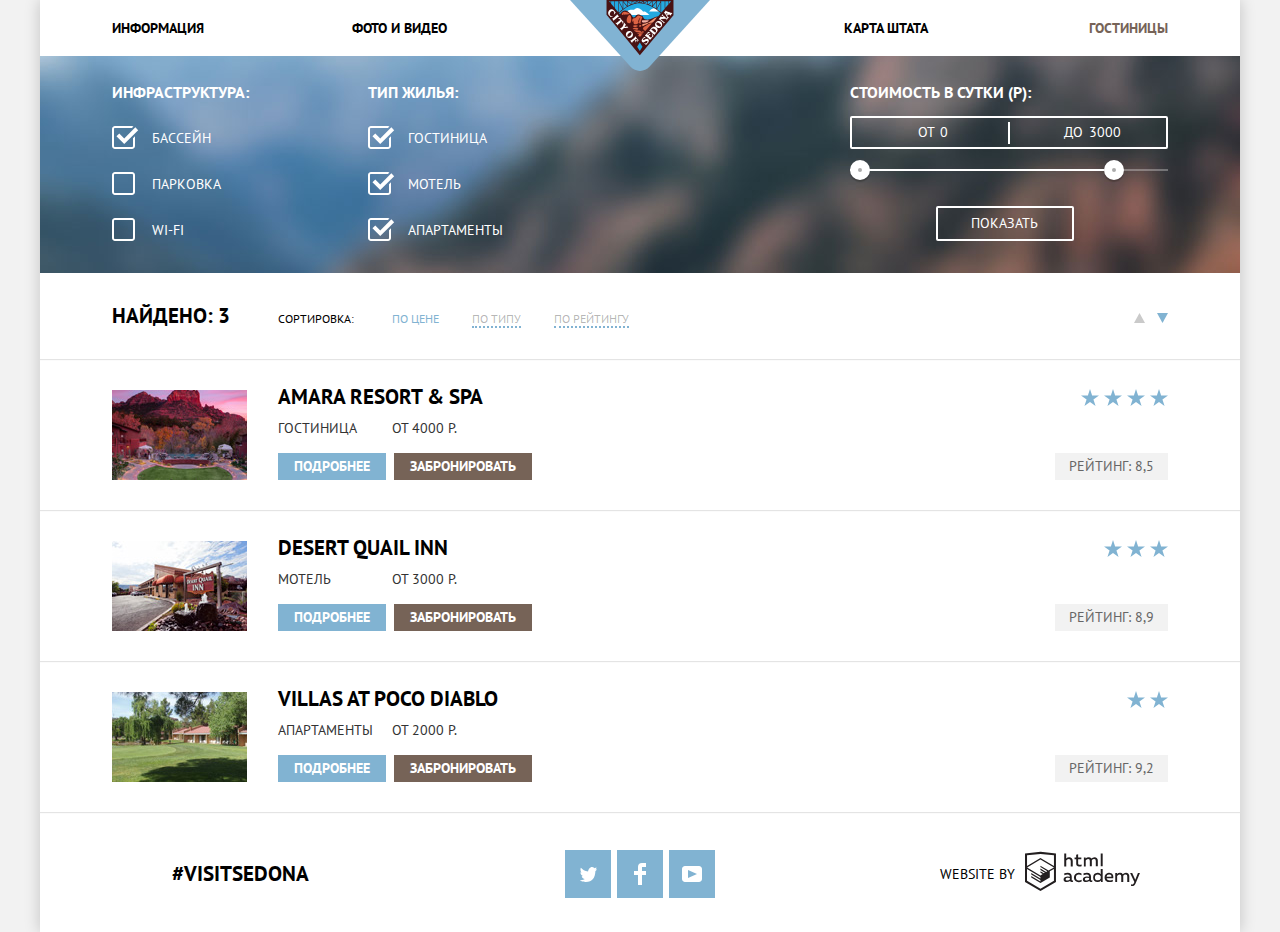
==== commit 3bd2e6ba: "Приводит в соответствие с макетом" ====
--- a/hotels.html
+++ b/hotels.html
@@ -29,22 +29,16 @@
               <legend>Инфраструктура:</legend>
               <ul>
                 <li class="hotel-filter-option">
+                  <input class="visually-hidden filter-input-checkbox" type="checkbox" id="pool" name="pool" checked>
                   <label class="filter-checkbox" for="pool">Бассейн</label>
-                  <input class="visually-hidden filter-input-checkbox" type="checkbox" id="pool" name="pool" checked>
-                  <span class="span"></span>
-
-                </li>
-                <li class="hotel-filter-option">
-                  <label class="filter-checkbox">
-                    <input class="visually-hidden filter-input-checkbox" type="checkbox" id="parking" name="parking">
-                    Парковка
-                  </label>
-                </li>
-                <li class="hotel-filter-option">
-                  <label class="filter-checkbox">
-                    <input class="visually-hidden filter-input-checkbox" type="checkbox" id="wifi" name="wifi">
-                    Wi-Fi
-                  </label>
+                </li>
+                <li class="hotel-filter-option">
+                  <input class="visually-hidden filter-input-checkbox" type="checkbox" id="parking" name="parking">
+                  <label class="filter-checkbox" for="parking">Парковка</label>
+                </li>
+                <li class="hotel-filter-option">
+                  <input class="visually-hidden filter-input-checkbox" type="checkbox" id="wifi" name="wifi">
+                  <label class="filter-checkbox" for="wifi">Wi-Fi</label>
                 </li>
               </ul>
             </fieldset>
@@ -53,15 +47,15 @@
               <ul>
                 <li class="hotel-filter-option">
                   <input class="visually-hidden filter-input-checkbox" type="checkbox" id="hotel" name="hotel" checked>
-                  <label for="hotel">Гостиница</label>
+                  <label class="filter-checkbox" for="hotel">Гостиница</label>
                 </li>
                 <li class="hotel-filter-option">
                   <input class="visually-hidden filter-input-checkbox" type="checkbox" id="motel" name="motel" checked>
-                  <label for="motel">Мотель</label>
+                  <label class="filter-checkbox" for="motel">Мотель</label>
                 </li>
                 <li class="hotel-filter-option">
                   <input class="visually-hidden filter-input-checkbox" type="checkbox" id="apartment" name="apartment" checked>
-                  <label for="apartment">Апартаменты</label>
+                  <label class="filter-checkbox" for="apartment">Апартаменты</label>
                 </li>
               </ul>
             </fieldset>
--- a/css/style.css
+++ b/css/style.css
@@ -137,14 +137,14 @@
 .general-info {
   width: 576px;
   margin: 0 auto;
-  padding-top: 60px;
-  padding-bottom: 50px;
+  padding-top: 58px;
+  padding-bottom: 53px;
 
   text-align: center;
 }
 
 .general-info h1 {
-  margin-bottom: 25px;
+  margin-bottom: 27px;
   margin-top: 0;
 
   font-size: 21px;
@@ -263,11 +263,6 @@
   text-align: center;
 }
 
-/*.services-item:not(:nth-child(2)) {
-  margin-left: 6%;
-  margin-right: 6%;
-}*/
-
 .services-item h3 {
   position: relative;
   margin: 0;
@@ -277,7 +272,7 @@
 .services-item h3::before {
   content: "";
   position: absolute;
-  bottom: 45px;
+  bottom: 48px;
   left: 50%;
 }
 
@@ -322,21 +317,14 @@
 }
 
 .feature-united h2 {
-  margin: 0;
+  width: 130px;
+  margin: 0 auto;
   margin-bottom: 25px;
-  padding-left: 15%;
-  padding-right: 15%;
-}
-
-.feature-united:nth-child(4) h2,
-.feature-united:nth-child(5) h2 {
-  padding-left: 22%;
-  padding-right: 22%;
 }
 
 .feature-united span {
   display: block;
-  margin-bottom: 25px;
+  margin-bottom: 22px;
 }
 
 .feature-united p {
@@ -360,7 +348,7 @@
 
 .search-hotel b {
   display: block;
-  margin-bottom: 25px;
+  margin-bottom: 23px;
 
   font-size: 30px;
   line-height: 36px;
@@ -368,7 +356,7 @@
 }
 
 .search-hotel > p {
-  margin-bottom: 50px;
+  margin-bottom: 49px;
 
   font-weight: normal;
   color: #333333;
@@ -403,8 +391,9 @@
 .modal {
   box-sizing: border-box;
   position: absolute;
+  z-index: 10;
   left: 50%;
-  top: 295px;
+  top: 292px;
   margin-left: -284px;
 
   width: 568px;
@@ -594,13 +583,17 @@
 
 .map {
   width: 100%;
-
-  text-align: center;
+  height: 594px;
+  overflow: hidden;
 }
 
 .map img {
   display: block;
-  height: auto;
+  position: relative;
+  left: 50%;
+  transform: translateX(-50%);
+  height: 594px;
+  min-width: 1200px;
 }
 
 /*Внутренняя страница*/
@@ -610,8 +603,8 @@
   min-height: 165px;
   padding-left: 6%;
   padding-right: 6%;
-  padding-top: 25px;
-  padding-bottom: 25px;
+  padding-top: 26px;
+  padding-bottom: 26px;
 
   color: #ffffff;
 
@@ -648,6 +641,7 @@
 }
 
 .hotel-filter .hotel-feature {
+  width: 150px;
   margin-right: 10%;
 }
 
@@ -660,7 +654,7 @@
   margin-bottom: 0;
 }
 
-.hotel-filter-option::after {
+.filter-checkbox::after {
   content: "";
   position: absolute;
   width: 27px;
@@ -671,16 +665,19 @@
   background: url("../img/checkbox-off.svg") no-repeat;
 }
 
-.filter-input-checkbox:checked + .hotel-filter-option::after {
+.filter-input-checkbox:checked + .filter-checkbox::after {
   background: url("../img/checkbox-on.svg") no-repeat;
 }
 
 .fieldset-wrapper {
   margin-left: auto;
+  width: 34%;
+  /*width: 220px;*/
+  max-width: 318px;
 }
 
 .fieldset-wrapper legend {
-  margin-bottom: 10px;
+  margin-bottom: 13px;
 }
 
 .price-range {
@@ -710,8 +707,10 @@
 
 .price-range label {
   display: inline-block;
-  width: 90px;
-  padding-left: 65px;
+  width: 80px;
+  max-width: 27%;
+  padding-top: 3px;
+  padding-left: 21%;
 
   font-size: 14px;
   line-height: 21px;
@@ -721,11 +720,12 @@
 
 .price-range .price-filter {
   width: 50px;
+  max-width: 50%;
   margin: 0;
 
   font-size: 14px;
   line-height: 21px;
-  text-align: center;
+  text-align: left;
   color: #ffffff;
 
   background-color: transparent;
@@ -735,7 +735,7 @@
 .range-controls {
   position: relative;
 
-  margin-bottom: 32px;
+  margin-bottom: 35px;
 }
 
 .price-range-button {
@@ -782,8 +782,13 @@
 
 .hotel-filter-button {
   display: block;
-  margin: 0 auto;
-  padding: 4px 32px;
+  max-width: 50%;
+  margin: 0;
+  margin-left: 27%;
+  padding-top: 5px;
+  padding-bottom: 5px;
+  padding-left: 10.5%;
+  padding-right: 10.5%;
 
   font-size: 14px;
   line-height: 21px;
@@ -931,7 +936,7 @@
 
   width: 100%;
   padding-top: 25px;
-  padding-bottom: 25px;
+  padding-bottom: 30px;
   padding-left: 6%;
   padding-right: 6%;
 
@@ -939,7 +944,7 @@
 }
 
 .hotels-found-info {
-  margin-left: 32px;
+  margin-left: 31px;
 
   vertical-align: center;
 }
@@ -951,7 +956,7 @@
 
 .hotels-brief-info {
   display: flex;
-  margin-bottom: 12px;
+  margin-bottom: 14px;
 }
 
 .hotels-found-info a {
@@ -976,7 +981,7 @@
 
 .hotels-found-img {
   order: -1;
-  margin-top: 5px;
+  margin-top: 6px;
 }
 
 .hotels-found-img img {
@@ -993,7 +998,7 @@
   width: 18px;
   height: 17px;
   margin-top: 5px;
-  margin-bottom: 45px;
+  margin-bottom: 47px;
 
   background-image: url("../img/star.svg");
   background-repeat: no-repeat;
@@ -1020,7 +1025,7 @@
 
 .rating {
   display: block;
-  padding: 3px 15px;
+  padding: 3px 14px;
 
   background-color: #f2f2f2;
 }
@@ -1034,7 +1039,7 @@
 
 .details-button {
   display: inline-block;
-  padding: 3px 15px;
+  padding: 3px 16px;
 
   background-color: #81b3d2;
 }
@@ -1053,8 +1058,8 @@
 .book-button {
   display: inline-block;
   height: 21px;
-  padding: 3px 15px;
-  margin-left: 3px;
+  padding: 3px 16px;
+  margin-left: 4px;
 
   background-color: #766357;
 }
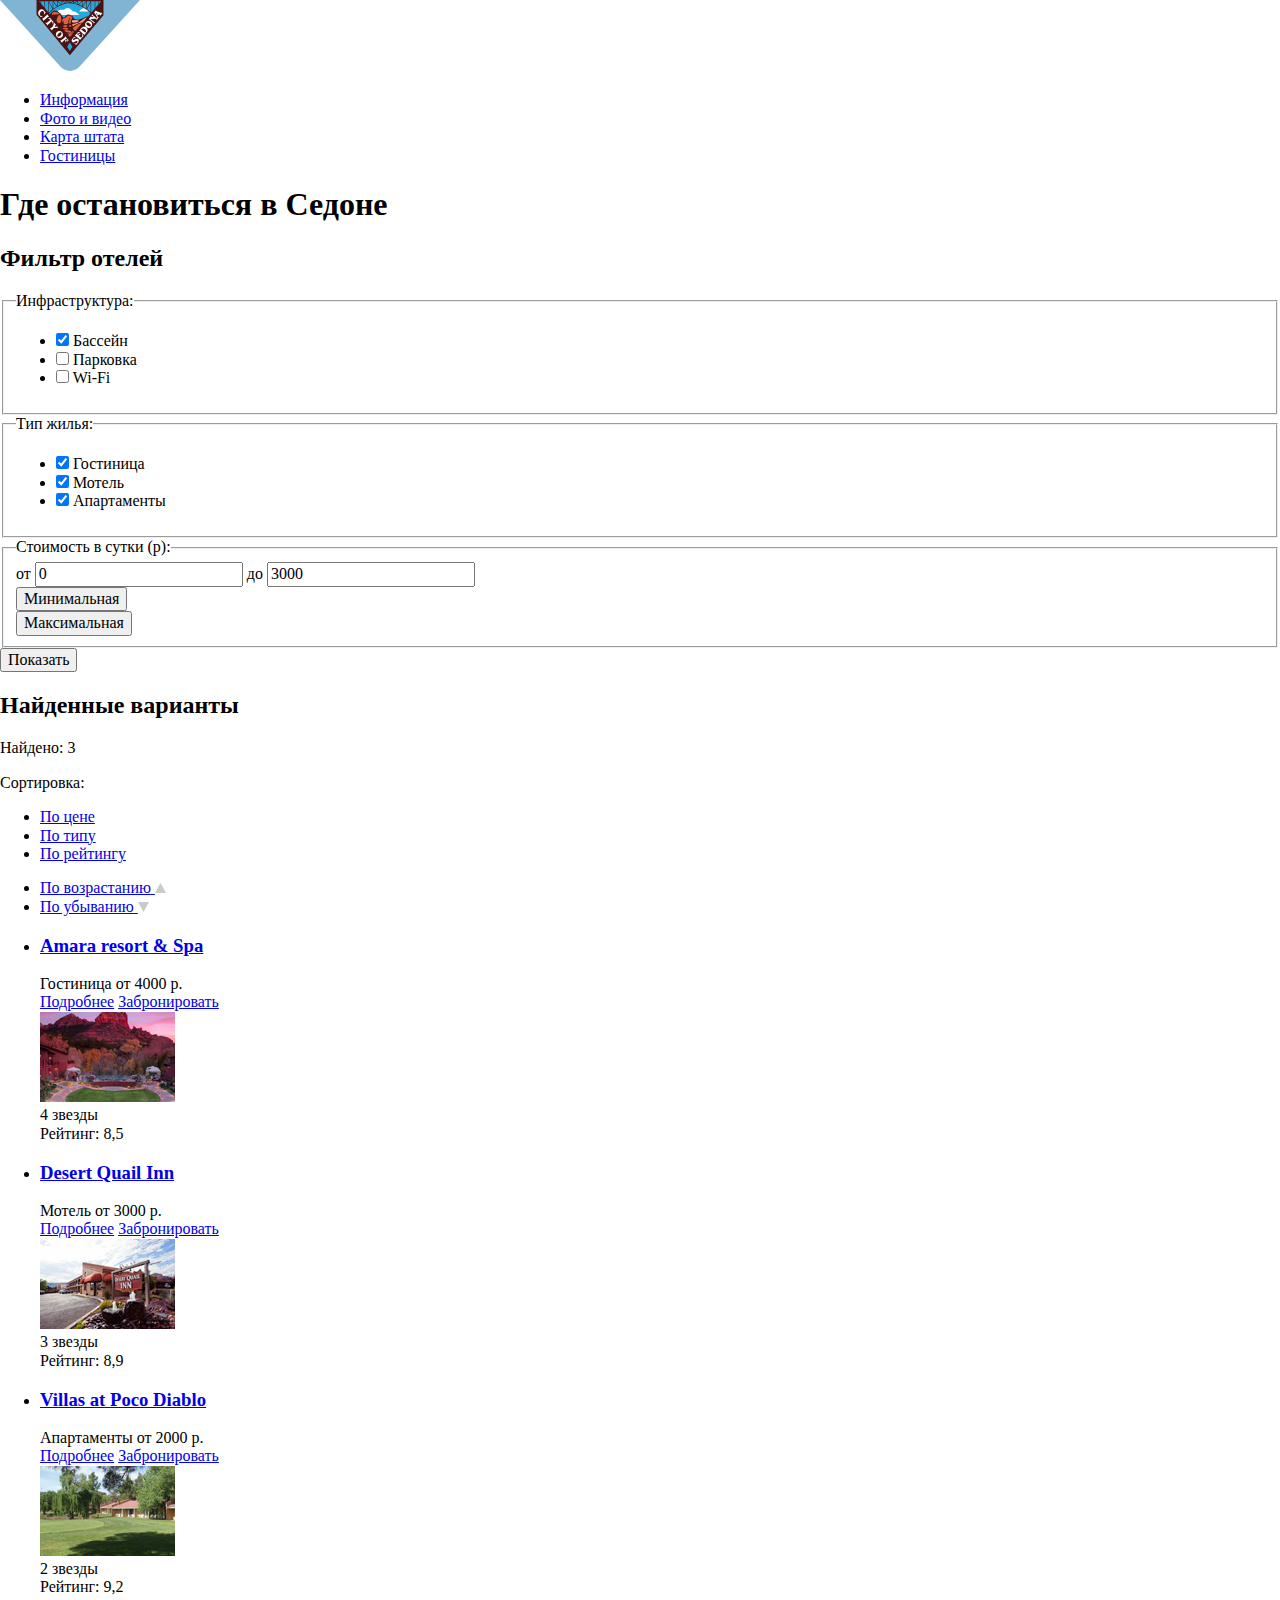
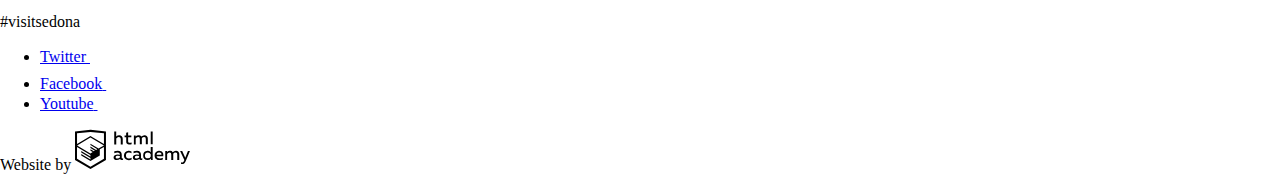
==== commit 969d785d: "Поправляет размер полей ввода в фокусе" ====
--- a/hotels.html
+++ b/hotels.html
@@ -5,7 +5,7 @@
     <title>Седона - каталог гостиниц</title>
     <link href="https://fonts.googleapis.com/css?family=PT+Sans:400,700&amp;subset=cyrillic" rel="stylesheet">
     <link href="css/normalize.css" rel="stylesheet">
-    <link href="css/style.css" rel="stylesheet">
+    <link href="css/style-test.css" rel="stylesheet">
   </head>
   <body>
     <div class="wrapper">
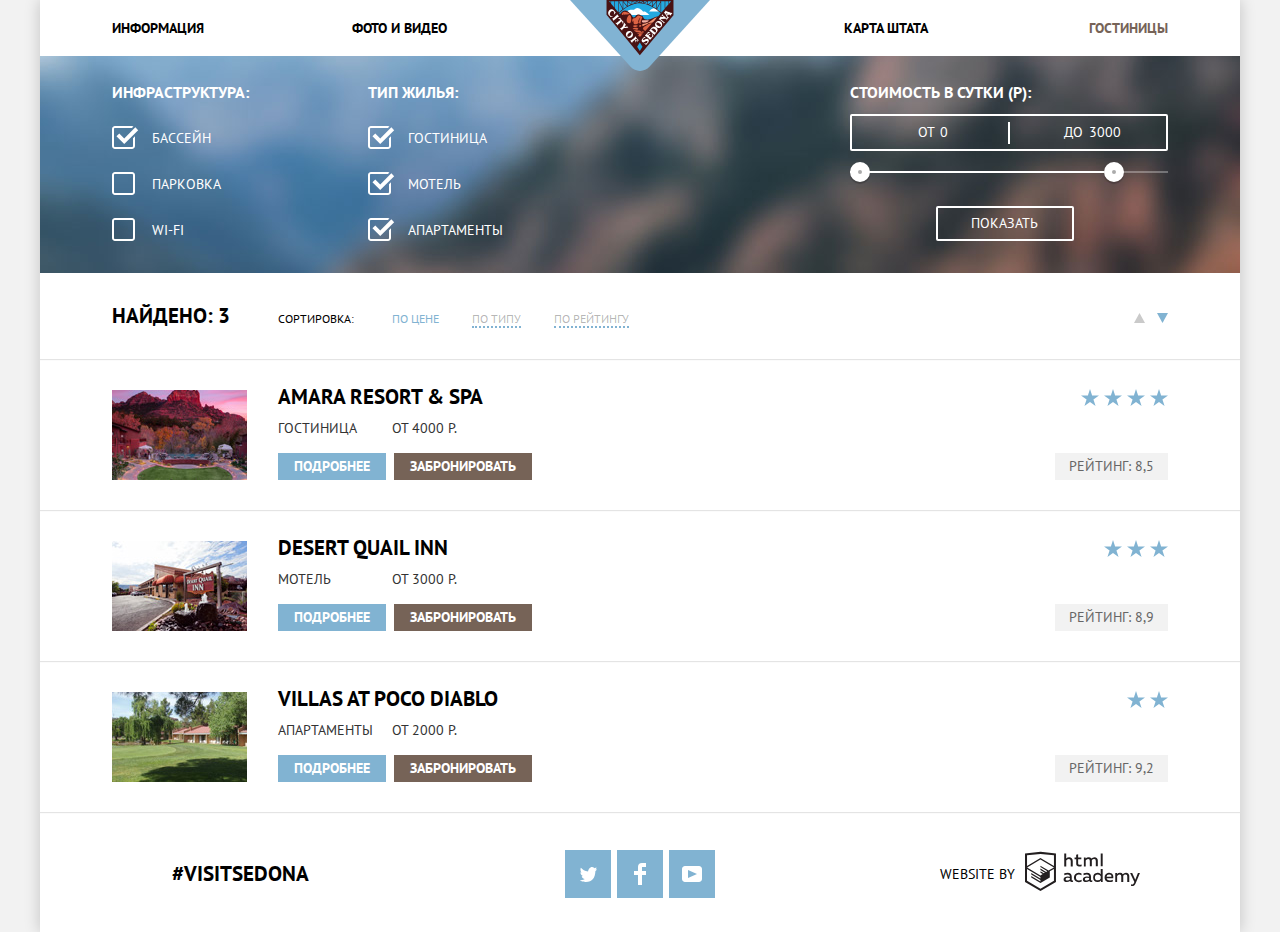
==== commit 5149ed95: "Подключает нужный файл стилей" ====
--- a/hotels.html
+++ b/hotels.html
@@ -5,7 +5,7 @@
     <title>Седона - каталог гостиниц</title>
     <link href="https://fonts.googleapis.com/css?family=PT+Sans:400,700&amp;subset=cyrillic" rel="stylesheet">
     <link href="css/normalize.css" rel="stylesheet">
-    <link href="css/style-test.css" rel="stylesheet">
+    <link href="css/style.css" rel="stylesheet">
   </head>
   <body>
     <div class="wrapper">
--- a/css/style.css
+++ b/css/style.css
@@ -0,0 +1,1190 @@
+body {
+  margin: 0;
+  padding: 0;
+
+  font-family: "PT Sans", Arial, sans-serif;
+  font-size: 14px;
+  line-height: 21px;
+  color: #333333;
+  text-transform: uppercase;
+
+  background-color: #f2f2f2;
+
+}
+
+.wrapper {
+  max-width: 1200px;
+  min-width: 768px;
+  margin: 0 auto;
+
+  background-color: #ffffff;
+  box-shadow: 0 0 15px 0 rgba(0, 0, 0, 0.2);
+}
+
+a {
+  text-decoration: none;
+}
+
+img {
+  max-width: 100%;
+  height: auto;
+}
+
+.visually-hidden:not(:focus):not(:active),
+input[type="checkbox"].visually-hidden,
+input[type="radio"].visually-hidden {
+  position: absolute;
+  width: 1px;
+  height: 1px;
+  margin: -1px;
+  border: 0;
+  padding: 0;
+  white-space: nowrap;
+  clip-path: inset(100%);
+  clip: rect(0 0 0 0);
+  overflow: hidden;
+}
+
+.main-header {
+  position: relative;
+  width: 100%;
+  margin: 0;
+
+  background-color: #ffffff;
+}
+
+.main-header-logo {
+  position: absolute;
+  left: 50%;
+  margin-left: -70px;
+}
+
+.main-nav {
+  line-height: 26px;
+  font-weight: bold;
+  color: #000000;
+}
+
+.main-nav-list {
+  display: flex;
+  justify-content: space-between;
+  align-items: center;
+  margin: 0;
+  padding: 0;
+  width: 100%;
+  height: 56px;
+
+  list-style: none;
+}
+
+.main-nav-list a {
+  color: #000000;
+}
+
+.main-nav-list a:hover,
+.main-nav-list a:focus {
+  color: #81b3d2;
+}
+
+.main-nav-list a:active {
+  color: rgba(0, 0, 0, 0.3);
+}
+
+.main-nav-current a {
+  color: #766357;
+}
+
+.main-nav-item {
+  width: 20%;
+}
+
+.main-nav-item:nth-child(1) {
+  padding-left: 6%;
+}
+
+.main-nav-item:nth-child(3) {
+  margin-left: auto;
+  text-align: right;
+}
+
+.main-nav-item:nth-child(4) {
+  text-align: right;
+  padding-right: 6%;
+}
+
+/*Главная страница*/
+
+.intro {
+  width: 100%;
+  padding-top: 76px;
+  padding-bottom: 75px;
+
+  text-align: center;
+
+  background-color: rgba(129, 179, 210, 0.5);
+  background-image:
+  url("../img/intro-mask.svg"),
+  url("../img/background-photo.jpg");
+  background-repeat: no-repeat;
+  background-position:
+  center bottom,
+  center 29%;
+  background-size:
+  100% 57px,
+  cover;
+  background-clip: padding-box;
+}
+
+.general-info {
+  width: 576px;
+  margin: 0 auto;
+  padding-top: 58px;
+  padding-bottom: 53px;
+
+  text-align: center;
+}
+
+.general-info h1 {
+  margin-bottom: 27px;
+  margin-top: 0;
+
+  font-size: 21px;
+  line-height: 26px;
+  font-weight: bold;
+  color: #000000;
+
+  background-color: #ffffff;
+}
+
+.general-info p {
+  margin-bottom: 0;
+
+  line-height: 26px;
+}
+
+.features-list {
+  width: 100%;
+  margin: 0;
+
+  text-align: center;
+  color: #333333;
+}
+
+.features-list ol {
+  display: flex;
+  flex-wrap: wrap;
+  margin: 0;
+  padding-left: 0;
+
+  list-style: none;
+}
+
+.features-list h2,
+.features-list h3 {
+  font-size: 21px;
+  color: #000000;
+}
+
+
+.feature-separate {
+  width: 100%;
+  display: flex;
+  justify-content: flex-start;
+  flex-wrap: wrap;
+
+  color: #ffffff;
+
+  background-color: #81b3d2;
+}
+
+.feature-description {
+  box-sizing: border-box;
+  width: 33.3334%;
+  height: 256px;
+  padding-top: 45px;
+  padding-left: 4%;
+  padding-right: 4%;
+}
+
+.feature-description h2 {
+  margin: 0;
+  margin-bottom: 25px;
+}
+
+.feature-separate:first-child h2 {
+  padding-left: 15%;
+  padding-right: 15%;
+}
+
+.feature-description span {
+  display: block;
+  margin-bottom: 20px;
+}
+
+.feature-separate:nth-child(2) .feature-description {
+  order: 1;
+}
+
+.feature-separate h2 {
+  color: #ffffff;
+}
+
+.feature-image {
+  width: 66.6666%;
+  height: 256px;
+  overflow: hidden;
+}
+
+.feature-image img {
+  position: relative;
+  top: 50%;
+  transform: translateY(-50%);
+
+  width: 100%;
+  height: auto;
+}
+
+.services-list {
+  width: 100%;
+  min-height: 330px;
+  box-sizing: border-box;
+  display: flex;
+  padding-top: 160px;
+  padding-left: 0;
+  padding-right: 0;
+
+  list-style: none;
+
+  background-color: #ffffff;
+}
+
+.services-item {
+  width: 33.3334%;
+
+  text-align: center;
+}
+
+.services-item h3 {
+  position: relative;
+  margin: 0;
+  margin-bottom: 25px;
+}
+
+.services-item h3::before {
+  content: "";
+  position: absolute;
+  bottom: 48px;
+  left: 50%;
+}
+
+.services-item:nth-child(1) h3::before {
+  width: 75px;
+  height: 72px;
+  margin-left: -37px;
+  background: url("../img/icon-1.svg") no-repeat 0 0;
+}
+
+.services-item:nth-child(2) h3::before {
+  width: 74px;
+  height: 70px;
+  margin-left: -37px;
+  background: url("../img/icon-2.svg") no-repeat 0 0;
+}
+
+.services-item:nth-child(3) h3::before {
+  width: 64px;
+  height: 76px;
+  margin-left: -32px;
+  background: url("../img/icon-3.svg") no-repeat 0 0;
+}
+
+.services-list p {
+  margin: 0;
+  padding-left: 14%;
+  padding-right: 14%;
+
+  color: #333333;
+}
+
+.feature-united {
+  box-sizing: border-box;
+  width: 33.3334%;
+  min-height: 256px;
+  padding-top: 45px;
+  padding-left: 5%;
+  padding-right: 5%;
+
+  background-color: #eeeeee;
+}
+
+.feature-united h2 {
+  width: 130px;
+  margin: 0 auto;
+  margin-bottom: 25px;
+}
+
+.feature-united span {
+  display: block;
+  margin-bottom: 22px;
+}
+
+.feature-united p {
+  margin: 0;
+}
+
+.search-hotel {
+  position: relative;
+
+  box-sizing: border-box;
+  width: 568px;
+  min-height: 292px;
+  padding-top: 50px;
+  margin: 0 auto;
+
+  text-align: center;
+  line-height: 24px;
+  font-weight: bold;
+  color: #000000;
+}
+
+.search-hotel b {
+  display: block;
+  margin-bottom: 23px;
+
+  font-size: 30px;
+  line-height: 36px;
+  font-weight: bold;
+}
+
+.search-hotel > p {
+  margin-bottom: 49px;
+
+  font-weight: normal;
+  color: #333333;
+}
+
+.search-button {
+  width: 568px;
+  padding: 0;
+  padding-top: 30px;
+  padding-bottom: 30px;
+
+  font-size: 21px;
+  font-weight: bold;
+  line-height: 26px;
+  text-transform: uppercase;
+  color: #ffffff;
+  text-align: center;
+
+  background-color: #766357;
+  border: none;
+}
+
+.search-button:hover,
+.search-button:focus {
+  background-color: #604e43;
+}
+
+.search-button:active {
+  color: rgba(255, 255, 255, 0.3);
+  background-color: #503e33;
+}
+
+.modal {
+  box-sizing: border-box;
+  position: absolute;
+  z-index: 10;
+  left: 50%;
+  top: 292px;
+  margin-left: -284px;
+
+  width: 568px;
+  min-height: 395px;
+  padding: 55px;
+
+  text-align: left;
+
+  background-color: #ffffff;
+}
+
+.search-hotel-form {
+  box-sizing: border-box;
+  display: flex;
+  flex-wrap: wrap;
+  justify-content: space-between;
+}
+
+.search-form-item {
+  position: relative;
+  display: flex;
+  align-items: center;
+
+  width: 100%;
+  margin: 0;
+  margin-bottom: 29px;
+
+  line-height: 26px;
+}
+
+.search-form-item input {
+  width: 333px;
+  height: 38px;
+  padding: 0;
+  padding-left: 13px;
+  margin-left: auto;
+
+  font-size: 14px;
+  font-weight: bold;
+  line-height: 26px;
+  text-transform: uppercase;
+
+  background-color: #f2f2f2;
+  border: none;
+}
+
+.item-half-width {
+  width: 49%;
+}
+
+.item-half-width:last-of-type label {
+  margin-left: 45px;
+}
+
+.item-half-width input {
+  width: 38px;
+  padding-left: 0;
+  margin-left: 0;
+
+  text-align: center;
+}
+
+.amount-button {
+  position: relative;
+  width: 38px;
+  height: 38px;
+  padding: 0;
+
+  background-color: #f2f2f2;
+}
+
+.amount-less {
+  margin-left: auto;
+}
+
+.amount-less::before {
+  content: "";
+  position: absolute;
+  top:18px;
+  left: 12px;
+  width: 12px;
+  height: 3px;
+  background-color: #a9a9a9;
+}
+
+.amount-more::before {
+  content: "";
+  position: absolute;
+  top:18px;
+  left: 12px;
+  width: 11px;
+  height: 3px;
+  background-color: #a9a9a9;
+}
+
+.amount-more::after {
+  content: "";
+  position: absolute;
+  top:14px;
+  left: 16px;
+  width: 3px;
+  height: 11px;
+  background-color: #a9a9a9;
+}
+
+.amount-more:hover::after,
+.amount-more:hover::before,
+.amount-more:focus::after,
+.amount-more:focus::before,
+.amount-less:hover::before,
+.amount-less:focus::before {
+  background-color: #000000;
+}
+
+.amount-more:active::after,
+.amount-more:active::before,
+.amount-less:active::before {
+  background-color: #81b3d2;
+}
+
+.search-form-item input:hover {
+  background-color: #ebebeb;
+}
+
+.search-form-item input:focus {
+  background-color: #ffffff;
+  box-shadow: inset 0 0 0 2px #e5e5e5;
+}
+
+.search-form-calendar {
+  position: absolute;
+  width: 38px;
+  height: 38px;
+  top: 0;
+  right: 0;
+  padding: 0;
+
+  background-color: transparent;
+  border: none;
+}
+
+.search-form-calendar svg {
+  fill: rgba(0, 0, 0, 0.3);
+}
+
+.search-form-calendar:hover svg,
+.search-form-calendar:focus svg {
+  fill: #333333;
+}
+
+.search-form-calendar:active svg {
+  fill: #81b3d2;
+}
+
+.amount-button {
+  background-color: #f2f2f2;
+  border: none;
+}
+
+.modal-search-button {
+  width: 458px;
+  height: 58px;
+  padding: 0;
+  margin-top: 25px;
+
+  font-size: 21px;
+  line-height: 26px;
+  font-weight: bold;
+  text-transform: uppercase;
+  text-align: center;
+  color: #ffffff;
+
+  background-color: #81b3d2;
+  border: none;
+}
+
+.modal-search-button:hover,
+.modal-search-button:focus {
+  background-color: #669ec0;
+}
+
+.modal-search-button:active {
+  color: rgba(255, 255, 255, 0.3);
+
+  background-color: #5496bd;
+}
+
+.map {
+  width: 100%;
+  height: 594px;
+  overflow: hidden;
+}
+
+.map img {
+  display: block;
+  position: relative;
+  left: 50%;
+  transform: translateX(-50%);
+  height: 594px;
+  min-width: 1200px;
+}
+
+/*Внутренняя страница*/
+
+.hotel-filters {
+  width: 88%;
+  min-height: 165px;
+  padding-left: 6%;
+  padding-right: 6%;
+  padding-top: 26px;
+  padding-bottom: 26px;
+
+  color: #ffffff;
+
+  background-color: #81b3d2;
+  background-image: url("../img/filter-background.jpg");
+  background-repeat: no-repeat;
+  background-position: 0 -290px;
+}
+
+.hotel-filter {
+  display: flex;
+  justify-content: space-between;
+  align-items: flex-start;
+
+  width: 100%;
+}
+
+.hotel-filter fieldset {
+  margin: 0;
+  padding: 0;
+  border: none;
+}
+
+.hotel-filter legend {
+  margin-bottom: 25px;
+
+  font-size: 16px;
+  font-weight: bold;
+}
+
+.hotel-filter ul {
+  margin: 0;
+  list-style: none;
+}
+
+.hotel-filter .hotel-feature {
+  width: 150px;
+  margin-right: 10%;
+}
+
+.hotel-filter-option {
+  position: relative;
+  margin-bottom: 25px;
+}
+
+.hotel-filter-option:last-child {
+  margin-bottom: 0;
+}
+
+.filter-checkbox::after {
+  content: "";
+  position: absolute;
+  width: 27px;
+  height: 23px;
+  left: -40px;
+  top: -2px;
+
+  background: url("../img/checkbox-off.svg") no-repeat;
+}
+
+.filter-input-checkbox:checked + .filter-checkbox::after {
+  background: url("../img/checkbox-on.svg") no-repeat;
+}
+
+.fieldset-wrapper {
+  margin-left: auto;
+  width: 34%;
+  /*width: 220px;*/
+  max-width: 318px;
+}
+
+.fieldset-wrapper legend {
+  margin-bottom: 11px;
+}
+
+.price-range {
+  position: relative;
+
+  margin-bottom: 20px;
+  padding-top: 5px;
+  padding-bottom: 5px;
+
+  font-size: 0;
+
+  border: 2px solid #ffffff;
+  border-radius: 2px;
+}
+
+.price-range::after {
+  content: "";
+  position: absolute;
+  top: 50%;
+  left: 50%;
+
+  width: 2px;
+  height: 22px;
+
+  background-color: #ffffff;
+  transform: translate(-50%, -50%);
+}
+
+.price-range label {
+  display: inline-block;
+  width: 80px;
+  max-width: 27%;
+  padding-left: 21%;
+
+  font-size: 14px;
+  line-height: 21px;
+
+  vertical-align: middle;
+}
+
+.price-range .price-filter {
+  width: 50px;
+  max-width: 50%;
+  margin: 0;
+
+  font-size: 14px;
+  line-height: 21px;
+  text-align: left;
+  color: #ffffff;
+
+  background-color: transparent;
+  border: none;
+}
+
+.range-controls {
+  position: relative;
+
+  margin-bottom: 33px;
+}
+
+.price-range-button {
+  box-sizing: content-box;
+
+  position: absolute;
+  top: -9px;
+
+  width: 4px;
+  height: 4px;
+  padding: 0;
+
+  background-color: #ababab;
+  border: 8px solid #ffffff;
+  border-radius: 50%;
+  box-shadow: 0 2px 1px 0 rgba(0, 1, 1, 0.2);
+  cursor: pointer;
+}
+
+.price-range-button:hover {
+  transform: scale(1.1);
+}
+
+.button-from {
+  left: 0;
+}
+
+.button-to {
+  left: 80%;
+}
+
+.range-controls .scale {
+  height: 2px;
+
+  background-color: rgba(255, 255, 255, 0.3);
+}
+
+.price-range-line {
+  width: 80%;
+  height: 2px;
+
+  background-color: #ffffff;
+}
+
+.hotel-filter-button {
+  display: block;
+  max-width: 50%;
+  margin: 0;
+  margin-left: 27%;
+  padding-top: 5px;
+  padding-bottom: 5px;
+  padding-left: 10.5%;
+  padding-right: 10.5%;
+
+  font-size: 14px;
+  line-height: 21px;
+  text-transform: uppercase;
+  color: #ffffff;
+
+  background-color: transparent;
+  border: 2px solid #ffffff;
+  border-radius: 2px;
+}
+
+.hotel-filter-button:hover,
+.hotel-filter-button:focus {
+  color: #000000;
+
+  background-color: #ffffff;
+}
+
+.hotels-sort-wrapper {
+  display: flex;
+  justify-content: space-between;
+  align-items: baseline;
+  width: 88%;
+  padding-left: 6%;
+  padding-right: 6%;
+  padding-top: 30px;
+  padding-bottom: 30px;
+
+  font-size: 21px;
+  line-height: 26px;
+  font-weight: bold;
+  color: #000000;
+
+  box-shadow: 0 1px 1px 0 #e4e4e4;
+}
+
+.hotels-sort-wrapper > p {
+  margin: 0;
+  margin-right: 48px;
+}
+
+.hotels-found ul {
+  list-style: none;
+}
+
+.hotels-found-list {
+  padding: 0;
+}
+
+.hotels-sort {
+  display: flex;
+  margin-right: auto;
+  flex-grow: 1;
+
+  font-size: 12px;
+  line-height: 18px;
+  font-weight: normal;
+}
+
+.hotels-sort p {
+  margin: 0;
+}
+
+.hotels-sort-list {
+  display: flex;
+  justify-content: space-around;
+  margin: 0;
+  padding-left: 5px;
+}
+
+.hotels-sort-function {
+  padding-left: 33px;
+}
+
+.hotels-sort-list a {
+  color: rgba(0, 0, 0, 0.3);
+  border-bottom: 2px dotted #81b3d2;
+}
+
+.hotels-sort-list a:hover,
+.hotels-sort-list a:focus {
+  color: #81b3d2;
+}
+
+.hotels-sort-list a:active {
+  color: #000000;
+  border-bottom: none;
+}
+
+.sort-active a {
+  color: #81b3d2;
+  border-bottom: none;
+}
+
+.hotels-sort-order {
+  display: flex;
+  margin: 0;
+  margin-left: auto;
+  padding: 0;
+}
+
+.sort-order-up a {
+  display: inline-block;
+  width: 11px;
+  height: 10px;
+  margin-right: 12px;
+
+  vertical-align: top;
+}
+
+.sort-order-down a {
+  display: inline-block;
+  width: 11px;
+  height: 10px;
+
+  vertical-align: top;
+}
+
+.sort-order-up a:hover path,
+.sort-order-down a:hover path,
+.sort-order-up a:focus path,
+.sort-order-down a:focus path {
+  fill: #231F20;
+}
+
+.sort-order-up a:active path,
+.sort-order-down a:active path,
+.sort-order-up a:active path,
+.sort-order-down a:active path {
+  fill: #81b3d2;
+}
+
+.hotels-sort-order a.current path {
+  fill: #81b3d2;
+}
+
+.hotels-found-list {
+  display: flex;
+  flex-direction: column;
+  align-items: flex-start;
+  width: 100%;
+  margin: 0;
+}
+
+.hotels-found-item {
+  box-sizing: border-box;
+  display: flex;
+  align-items: flex-start;
+
+  width: 100%;
+  padding-top: 25px;
+  padding-bottom: 30px;
+  padding-left: 6%;
+  padding-right: 6%;
+
+  box-shadow: 0 1px 1px 0 #e4e4e4;;
+}
+
+.hotels-found-info {
+  margin-left: 31px;
+
+  vertical-align: center;
+}
+
+.hotels-found-info h3 {
+  margin: 0;
+  margin-bottom: 8px;
+}
+
+.hotels-brief-info {
+  display: flex;
+  margin-bottom: 14px;
+}
+
+.hotels-found-info a {
+  font-size: 21px;
+  font-weight: bold;
+  line-height:  26px;
+  color: #000000;
+}
+
+a.hotels-found-heading:hover,
+a.hotels-found-heading:focus {
+color: #81b3d2;
+}
+
+a.hotels-found-heading:active {
+color: rgba(0, 0, 0, 0.3);
+}
+
+.hotels-found-type {
+  min-width: 114px;
+}
+
+.hotels-found-img {
+  order: -1;
+  margin-top: 6px;
+}
+
+.hotels-found-img img {
+  display: block;
+}
+
+.hotels-found-rating {
+  margin-left: auto;
+
+  color: #666666;
+}
+
+.stars {
+  width: 18px;
+  height: 17px;
+  margin-top: 5px;
+  margin-bottom: 47px;
+
+  background-image: url("../img/star.svg");
+  background-repeat: no-repeat;
+  margin-left: auto;
+}
+
+.stars-4 {
+  width: 87px;
+
+  background-repeat: space;
+}
+
+.stars-3 {
+  width: 64px;
+
+  background-repeat: space;
+}
+
+.stars-2 {
+  width: 41px;
+
+  background-repeat: space;
+}
+
+.rating {
+  display: block;
+  padding: 3px 14px;
+
+  background-color: #f2f2f2;
+}
+
+.hotels-found-buttons a {
+  font-size: 14px;
+  line-height: 21px;
+  text-align: center;
+  color: #ffffff;
+}
+
+.details-button {
+  display: inline-block;
+  padding: 3px 16px;
+
+  background-color: #81b3d2;
+
+  vertical-align: top;
+}
+
+.details-button:hover,
+.details-button:focus {
+  background-color: #669ec0;
+}
+
+.details-button:active {
+  color: rgba(255, 255, 255, 0.3);
+
+  background-color: #5496bd;
+}
+
+.book-button {
+  display: inline-block;
+  height: 21px;
+  padding: 3px 16px;
+  margin-left: 4px;
+
+  background-color: #766357;
+
+  vertical-align: top;
+}
+
+.book-button:hover,
+.book-button:focus {
+  background-color: #604e43;
+}
+
+.book-button:active {
+  color: rgba(255, 255, 255, 0.3);
+
+  background-color: #503e33;
+}
+
+
+/*Футер*/
+
+.main-footer {
+  display: flex;
+  justify-content: space-around;
+  align-items: center;
+  flex-wrap: wrap;
+  width: 100%;
+  padding-top: 38px;
+  padding-bottom: 34px;
+
+  background-color: rgba(255, 255, 255, 0.9);
+}
+
+.main-footer-index {
+  position: relative;
+  margin-top: -120px;
+}
+
+.footer-social {
+  width: 33%;
+  text-align: center;
+}
+
+.footer-social ul {
+  display: flex;
+  justify-content: center;
+  margin: 0;
+  padding: 0;
+
+
+  list-style: none;
+}
+
+.footer-social li:not(:last-child) {
+  margin-right: 6px;
+}
+
+.social-button {
+  display: flex;
+  align-items: center;
+  justify-content: center;
+
+  width: 46px;
+  height: 48px;
+  background-color: #81b3d2;
+}
+
+.social-button:hover,
+.social-button:focus {
+  background-color: #669ec0;
+}
+
+.social-button:active {
+  background-color: #5496bd;
+}
+
+.social-button:active path{
+  fill: rgba(255, 255, 255, 0.3);
+}
+
+.footer-hashtag {
+  width: 33%;
+  margin: 0;
+  text-align: center;
+
+  font-size: 21px;
+  font-weight: bold;
+  line-height: 26px;
+  text-transform: uppercase;
+  color: #000000;
+}
+
+.footer-copyright {
+  display: flex;
+  justify-content: center;
+  align-items: center;
+  width: 33%;
+  margin: 0;
+
+  text-align: center;
+}
+
+.footer-copyright span {
+  margin-right: 10px;
+
+  line-height: 26px;
+  color: #000000;
+}
+
+.main-footer-logo svg {
+  fill: #231f20;
+}
+
+.main-footer-logo:hover svg,
+.main-footer-logo:focus svg {
+  fill: #81b3d2;
+}
+
+.main-footer-logo:active svg {
+  fill: #bdbbbc;
+}
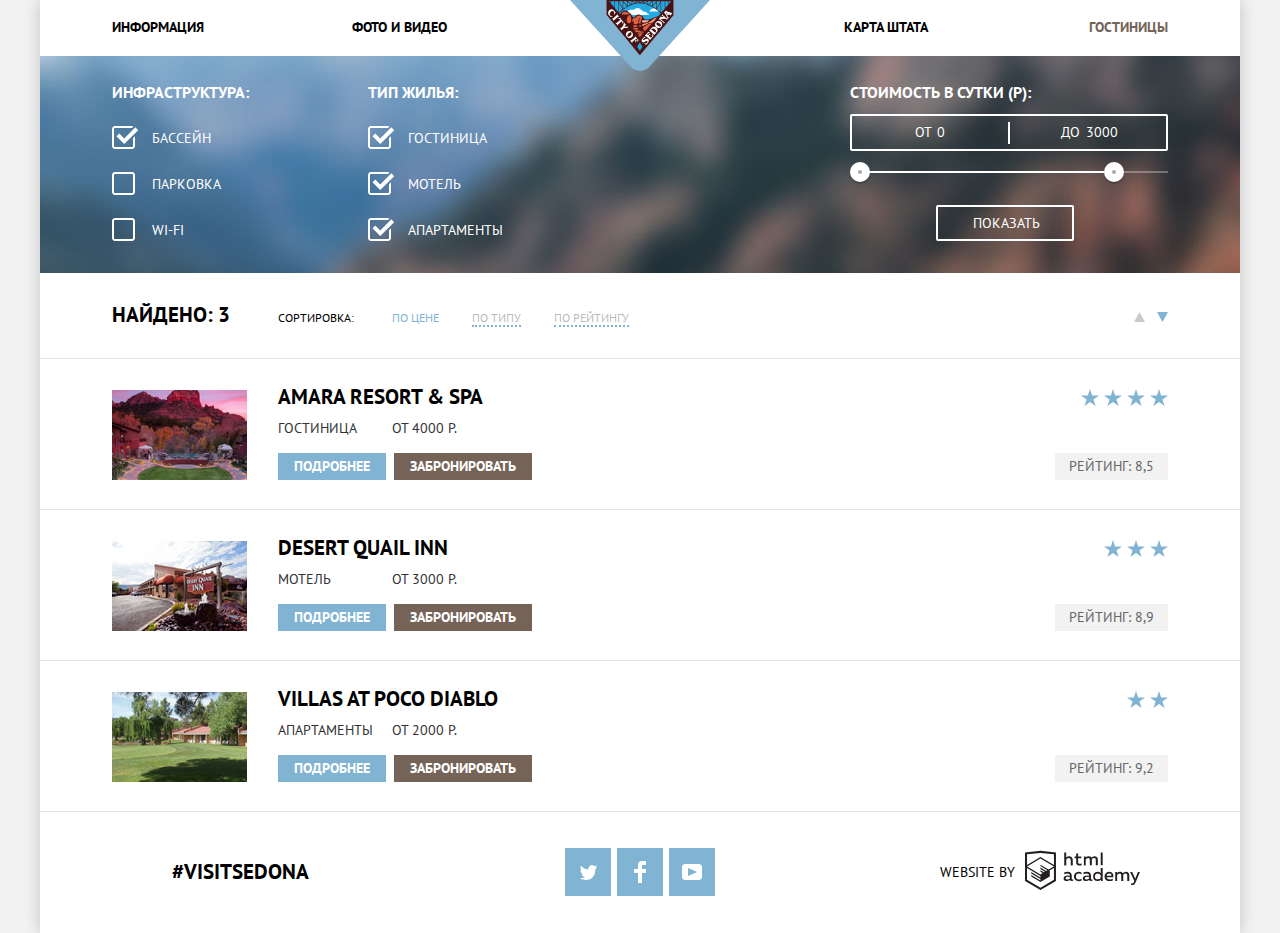
==== commit 7cfe1d36: "Дорабатывает для проверки на допуск" ====
--- a/hotels.html
+++ b/hotels.html
@@ -16,7 +16,7 @@
             <li class="main-nav-item"><a href="information.html">Информация</a></li>
             <li class="main-nav-item"><a href="media.html">Фото и видео</a></li>
             <li class="main-nav-item"><a href="map.html">Карта штата</a></li>
-            <li class="main-nav-item main-nav-current"><a href="#">Гостиницы</a></li>
+            <li class="main-nav-item main-nav-current"><a>Гостиницы</a></li>
           </ul>
         </nav>
       </header>
@@ -63,12 +63,16 @@
               <fieldset>
                 <legend>Стоимость в сутки (р):</legend>
                 <div class="price-range">
-                  <label>от
-                    <input class="price-filter price-filter-from" type="text" id="price-filter-from" name="price-filter-from" value="0">
-                  </label>
-                  <label>до
-                    <input class="price-filter price-filter-to" type="text" id="price-filter-to" name="price-filter-to" value="3000">
-                  </label>
+                  <div class="price-range-wrapper">
+                    <label class="price-range-from">от
+                      <input class="price-filter-input" type="text" id="price-filter-from" name="price-filter-from" value="0">
+                    </label>
+                  </div>
+                  <div class="price-range-wrapper">
+                    <label class="price-range-to">до
+                      <input class="price-filter-input" type="text" id="price-filter-to" name="price-filter-to" value="3000">
+                    </label>
+                  </div>
                 </div>
                   <div class="range-controls">
                   <button class="price-range-button button-from" type="button">
--- a/css/style.css
+++ b/css/style.css
@@ -68,11 +68,13 @@
 .main-nav-list {
   display: flex;
   justify-content: space-between;
+  flex-wrap: wrap;
   align-items: center;
   margin: 0;
   padding: 0;
-  width: 100%;
-  height: 56px;
+  padding-top: 14px;
+  padding-bottom: 16px;
+  width: 100%;
 
   list-style: none;
 }
@@ -117,7 +119,7 @@
 .intro {
   width: 100%;
   padding-top: 76px;
-  padding-bottom: 75px;
+  padding-bottom: 74px;
 
   text-align: center;
 
@@ -138,14 +140,14 @@
 .general-info {
   width: 576px;
   margin: 0 auto;
-  padding-top: 58px;
-  padding-bottom: 53px;
+  padding-top: 59px;
+  padding-bottom: 51px;
 
   text-align: center;
 }
 
 .general-info h1 {
-  margin-bottom: 27px;
+  margin-bottom: 28px;
   margin-top: 0;
 
   font-size: 21px;
@@ -201,7 +203,7 @@
   box-sizing: border-box;
   width: 33.3334%;
   height: 256px;
-  padding-top: 45px;
+  padding-top: 46px;
   padding-left: 4%;
   padding-right: 4%;
 }
@@ -310,7 +312,7 @@
   box-sizing: border-box;
   width: 33.3334%;
   min-height: 256px;
-  padding-top: 45px;
+  padding-top: 46px;
   padding-left: 5%;
   padding-right: 5%;
 
@@ -325,7 +327,7 @@
 
 .feature-united span {
   display: block;
-  margin-bottom: 22px;
+  margin-bottom: 21px;
 }
 
 .feature-united p {
@@ -337,8 +339,7 @@
 
   box-sizing: border-box;
   width: 568px;
-  min-height: 292px;
-  padding-top: 50px;
+  padding-top: 51px;
   margin: 0 auto;
 
   text-align: center;
@@ -357,7 +358,8 @@
 }
 
 .search-hotel > p {
-  margin-bottom: 49px;
+  margin: 0;
+  margin-bottom: 14px;
 
   font-weight: normal;
   color: #333333;
@@ -365,6 +367,7 @@
 
 .search-button {
   width: 568px;
+  margin-top: 33px;
   padding: 0;
   padding-top: 30px;
   padding-bottom: 30px;
@@ -395,7 +398,7 @@
   position: absolute;
   z-index: 10;
   left: 50%;
-  top: 292px;
+  top: 100%;
   margin-left: -284px;
 
   width: 568px;
@@ -405,6 +408,7 @@
   text-align: left;
 
   background-color: #ffffff;
+  box-shadow: 0 0 15px 0 rgba(0, 0, 0, 0.15);
 }
 
 .search-hotel-form {
@@ -442,12 +446,16 @@
   border: none;
 }
 
+.search-form-item input::-ms-clear {
+    display: none;
+}
+
 .item-half-width {
-  width: 49%;
+  width: 49.5%;
 }
 
 .item-half-width:last-of-type label {
-  margin-left: 45px;
+  margin-left: 47px;
 }
 
 .item-half-width input {
@@ -556,7 +564,7 @@
 }
 
 .modal-search-button {
-  width: 458px;
+  width: 100%;
   height: 58px;
   padding: 0;
   margin-top: 25px;
@@ -613,7 +621,8 @@
   background-color: #81b3d2;
   background-image: url("../img/filter-background.jpg");
   background-repeat: no-repeat;
-  background-position: 0 -290px;
+  background-position: 0 50%;
+  background-size: cover;
 }
 
 .hotel-filter {
@@ -671,10 +680,22 @@
   background: url("../img/checkbox-on.svg") no-repeat;
 }
 
+.filter-input-checkbox:disabled + .filter-checkbox::after {
+  background: url("../img/checkbox-off-disabled.svg") no-repeat;
+}
+
+.filter-input-checkbox:checked:disabled + .filter-checkbox::after {
+  background: url("../img/checkbox-on-disabled.svg") no-repeat;
+}
+
+.filter-input-checkbox:focus + .filter-checkbox {
+  outline: 2px solid rgba(255, 255, 255, 0.6);
+  outline-offset: 3px;
+}
+
 .fieldset-wrapper {
   margin-left: auto;
   width: 34%;
-  /*width: 220px;*/
   max-width: 318px;
 }
 
@@ -684,6 +705,8 @@
 
 .price-range {
   position: relative;
+  display: flex;
+  justify-content: flex-start;
 
   margin-bottom: 20px;
   padding-top: 5px;
@@ -708,21 +731,36 @@
   transform: translate(-50%, -50%);
 }
 
+.price-range-wrapper {
+  display: flex;
+  justify-content: center;
+  width: 50%;
+}
+
 .price-range label {
-  display: inline-block;
-  width: 80px;
-  max-width: 27%;
-  padding-left: 21%;
+  display: block;
 
   font-size: 14px;
   line-height: 21px;
-
-  vertical-align: middle;
-}
-
-.price-range .price-filter {
-  width: 50px;
-  max-width: 50%;
+}
+
+.price-range-from {
+  padding-left: 4px;
+}
+
+.price-range-from input {
+  width: 11px;
+}
+
+.price-range-to {
+  padding-left: 7px;
+}
+
+.price-range-to input {
+  width: 33px;
+}
+
+.price-filter-input {
   margin: 0;
 
   font-size: 14px;
@@ -737,7 +775,7 @@
 .range-controls {
   position: relative;
 
-  margin-bottom: 33px;
+  margin-bottom: 32px;
 }
 
 .price-range-button {
@@ -784,13 +822,12 @@
 
 .hotel-filter-button {
   display: block;
-  max-width: 50%;
   margin: 0;
   margin-left: 27%;
-  padding-top: 5px;
+  padding-top: 6px;
   padding-bottom: 5px;
-  padding-left: 10.5%;
-  padding-right: 10.5%;
+  padding-left: 35px;
+  padding-right: 32px;
 
   font-size: 14px;
   line-height: 21px;
@@ -816,7 +853,7 @@
   width: 88%;
   padding-left: 6%;
   padding-right: 6%;
-  padding-top: 30px;
+  padding-top: 29px;
   padding-bottom: 30px;
 
   font-size: 21px;
@@ -824,7 +861,7 @@
   font-weight: bold;
   color: #000000;
 
-  box-shadow: 0 1px 1px 0 #e4e4e4;
+  border-bottom:1px solid #e4e4e4;
 }
 
 .hotels-sort-wrapper > p {
@@ -942,11 +979,11 @@
 
   width: 100%;
   padding-top: 25px;
-  padding-bottom: 30px;
+  padding-bottom: 29px;
   padding-left: 6%;
   padding-right: 6%;
 
-  box-shadow: 0 1px 1px 0 #e4e4e4;;
+  border-bottom: 1px solid #e4e4e4;
 }
 
 .hotels-found-info {
@@ -1094,8 +1131,8 @@
   align-items: center;
   flex-wrap: wrap;
   width: 100%;
-  padding-top: 38px;
-  padding-bottom: 34px;
+  padding-top: 35px;
+  padding-bottom: 36px;
 
   background-color: rgba(255, 255, 255, 0.9);
 }
@@ -1165,8 +1202,6 @@
   align-items: center;
   width: 33%;
   margin: 0;
-
-  text-align: center;
 }
 
 .footer-copyright span {
@@ -1174,6 +1209,10 @@
 
   line-height: 26px;
   color: #000000;
+}
+
+.main-footer-logo {
+  margin-top: 3px;
 }
 
 .main-footer-logo svg {
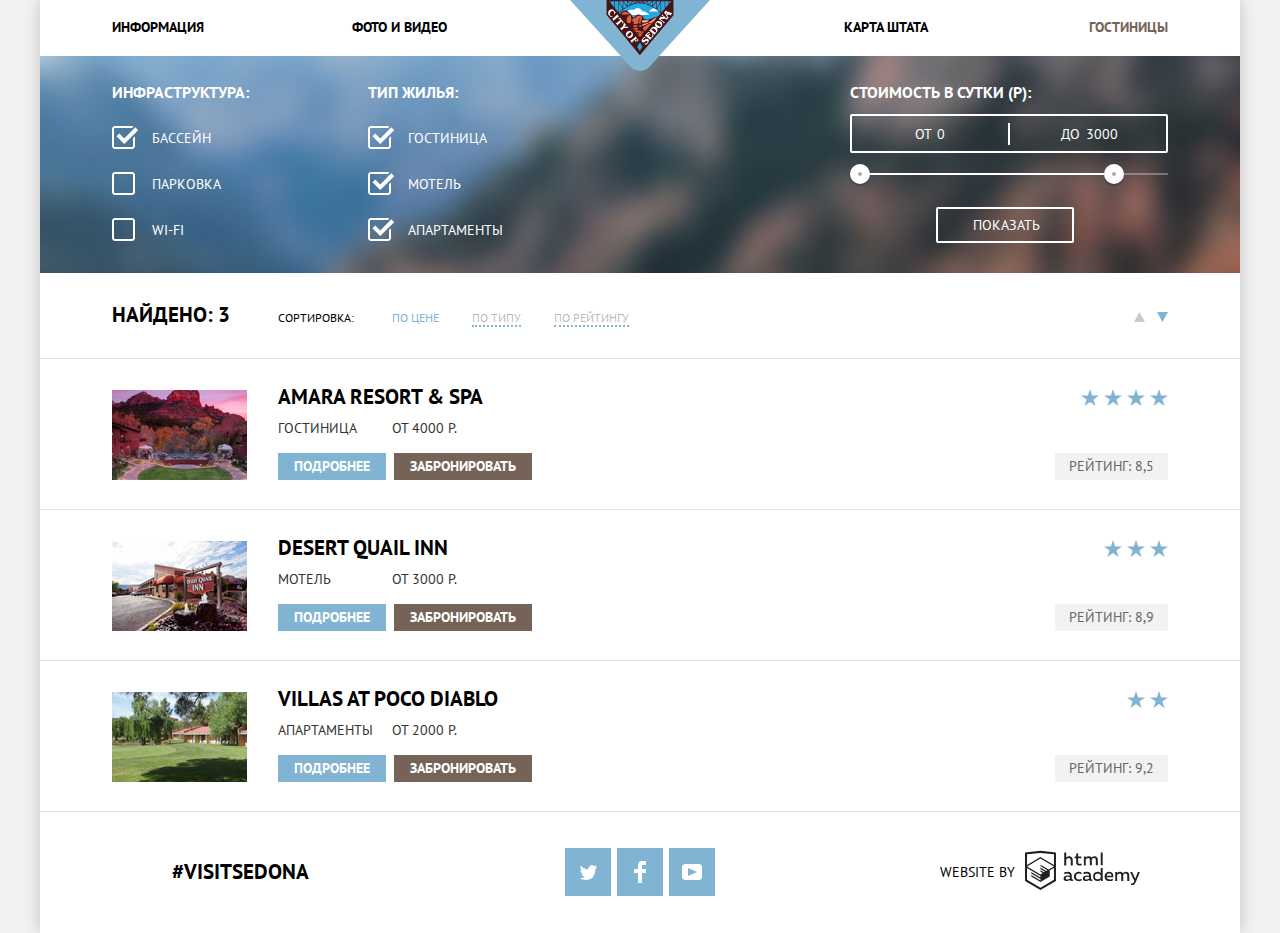
==== commit 57ff9e81: "Добавляет скрипт и базовую оптимизацию" ====
--- a/hotels.html
+++ b/hotels.html
@@ -5,7 +5,7 @@
     <title>Седона - каталог гостиниц</title>
     <link href="https://fonts.googleapis.com/css?family=PT+Sans:400,700&amp;subset=cyrillic" rel="stylesheet">
     <link href="css/normalize.css" rel="stylesheet">
-    <link href="css/style.css" rel="stylesheet">
+    <link href="css/style.min.css" rel="stylesheet">
   </head>
   <body>
     <div class="wrapper">
--- a/css/style.min.css
+++ b/css/style.min.css
@@ -0,0 +1 @@
+body{margin:0;padding:0;font-family:"PT Sans",Arial,sans-serif;font-size:14px;line-height:21px;color:#333;text-transform:uppercase;background-color:#f2f2f2}.wrapper{max-width:1200px;min-width:768px;margin:0 auto;background-color:#fff;-webkit-box-shadow:0 0 15px 0 rgba(0,0,0,.2);box-shadow:0 0 15px 0 rgba(0,0,0,.2)}a{text-decoration:none}img{max-width:100%;height:auto}.visually-hidden:not(:focus):not(:active),input[type=checkbox].visually-hidden,input[type=radio].visually-hidden{position:absolute;width:1px;height:1px;margin:-1px;border:0;padding:0;white-space:nowrap;-webkit-clip-path:inset(100%);clip-path:inset(100%);clip:rect(0 0 0 0);overflow:hidden}.main-header{position:relative;width:100%;margin:0;background-color:#fff}.main-header-logo{position:absolute;left:50%;margin-left:-70px}.main-nav{line-height:26px;font-weight:700;color:#000}.main-nav-list{display:-webkit-box;display:-ms-flexbox;display:flex;-webkit-box-pack:justify;-ms-flex-pack:justify;justify-content:space-between;-ms-flex-wrap:wrap;flex-wrap:wrap;-webkit-box-align:center;-ms-flex-align:center;align-items:center;margin:0;padding:0;padding-top:14px;padding-bottom:16px;width:100%;list-style:none}.main-nav-list a{color:#000}.main-nav-list a:hover,.main-nav-list a:focus{color:#81b3d2}.main-nav-list a:active{color:rgba(0,0,0,.3)}.main-nav-current a{color:#766357}.main-nav-item{width:20%}.main-nav-item:nth-child(1){padding-left:6%}.main-nav-item:nth-child(3){margin-left:auto;text-align:right}.main-nav-item:nth-child(4){text-align:right;padding-right:6%}.intro{width:100%;padding-top:76px;padding-bottom:74px;text-align:center;background-color:rgba(129,179,210,.5);background-image:url(../img/intro-mask.svg),url(../img/background-photo.jpg);background-repeat:no-repeat;background-position:center bottom,center 29%;background-size:100% 57px,cover;background-clip:padding-box}.general-info{width:576px;margin:0 auto;padding-top:59px;padding-bottom:51px;text-align:center}.general-info h1{margin-bottom:28px;margin-top:0;font-size:21px;line-height:26px;font-weight:700;color:#000;background-color:#fff}.general-info p{margin-bottom:0;line-height:26px}.features-list{width:100%;margin:0;text-align:center;color:#333}.features-list ol{display:-webkit-box;display:-ms-flexbox;display:flex;-ms-flex-wrap:wrap;flex-wrap:wrap;margin:0;padding-left:0;list-style:none}.features-list h2,.features-list h3{font-size:21px;color:#000}.feature-separate{width:100%;display:-webkit-box;display:-ms-flexbox;display:flex;-webkit-box-pack:start;-ms-flex-pack:start;justify-content:flex-start;-ms-flex-wrap:wrap;flex-wrap:wrap;color:#fff;background-color:#81b3d2}.feature-description{-webkit-box-sizing:border-box;box-sizing:border-box;width:33.3334%;min-height:256px;padding-top:46px;padding-left:4%;padding-right:4%}.feature-description h2{margin:0;margin-bottom:25px}.feature-separate:first-child h2{padding-left:15%;padding-right:15%}.feature-description span{display:block;margin-bottom:20px}.feature-separate:nth-child(2) .feature-description{-webkit-box-ordinal-group:2;-ms-flex-order:1;order:1}.feature-separate h2{color:#fff}.feature-image{width:66.6666%;height:256px;overflow:hidden}.feature-image img{position:relative;top:50%;-webkit-transform:translateY(-50%);-ms-transform:translateY(-50%);transform:translateY(-50%);width:100%;height:auto}.services-list{width:100%;min-height:330px;-webkit-box-sizing:border-box;box-sizing:border-box;display:-webkit-box;display:-ms-flexbox;display:flex;padding-top:160px;padding-left:0;padding-right:0;list-style:none;background-color:#fff}.services-item{width:33.3334%;text-align:center}.services-item h3{position:relative;margin:0;margin-bottom:25px}.services-item h3::before{content:"";position:absolute;bottom:48px;left:50%}.services-item:nth-child(1) h3::before{width:75px;height:72px;margin-left:-37px;background:url(../img/icon-1.svg) no-repeat 0 0}.services-item:nth-child(2) h3::before{width:74px;height:70px;margin-left:-37px;background:url(../img/icon-2.svg) no-repeat 0 0}.services-item:nth-child(3) h3::before{width:64px;height:76px;margin-left:-32px;background:url(../img/icon-3.svg) no-repeat 0 0}.services-list p{margin:0;padding-left:14%;padding-right:14%;color:#333}.feature-united{-webkit-box-sizing:border-box;box-sizing:border-box;width:33.3334%;min-height:256px;padding-top:46px;padding-left:5%;padding-right:5%;background-color:#eee}.feature-united h2{width:130px;margin:0 auto;margin-bottom:25px}.feature-united span{display:block;margin-bottom:21px}.feature-united p{margin:0}.search-hotel{position:relative;z-index:11;-webkit-box-sizing:border-box;box-sizing:border-box;width:568px;padding-top:51px;margin:0 auto;text-align:center;line-height:24px;font-weight:700;color:#000}.search-hotel b{display:block;margin-bottom:23px;font-size:30px;line-height:36px;font-weight:700}.search-hotel>p{margin:0;margin-bottom:14px;font-weight:400;color:#333}.search-button{width:568px;margin-top:33px;padding:0;padding-top:30px;padding-bottom:30px;font-size:21px;font-weight:700;line-height:26px;text-transform:uppercase;color:#fff;text-align:center;background-color:#766357;border:0}.search-button:hover,.search-button:focus{background-color:#604e43}.search-button:active{color:rgba(255,255,255,.3);background-color:#503e33}@-webkit-keyframes modal-show{0%{-webkit-transform:translate(0,-20%);transform:translate(0,-20%);opacity:0}to{-webkit-transform:translate(0,0);transform:translate(0,0);opacity:1}}@keyframes modal-show{0%{-webkit-transform:translate(0,-20%);transform:translate(0,-20%);opacity:0}to{-webkit-transform:translate(0,0);transform:translate(0,0);opacity:1}}@-webkit-keyframes shake{0%,to{-webkit-transform:translateX(0);transform:translateX(0)}10%,30%,50%,70%,90%{-webkit-transform:translateX(-10px);transform:translateX(-10px)}20%,40%,60%,80%{-webkit-transform:translateX(10px);transform:translateX(10px)}}@keyframes shake{0%,to{-webkit-transform:translateX(0);transform:translateX(0)}10%,30%,50%,70%,90%{-webkit-transform:translateX(-10px);transform:translateX(-10px)}20%,40%,60%,80%{-webkit-transform:translateX(10px);transform:translateX(10px)}}.modal{display:none;-webkit-box-sizing:border-box;box-sizing:border-box;position:absolute;z-index:10;left:50%;top:100%;margin-left:-284px;width:568px;min-height:395px;padding:55px;text-align:left;background-color:#fff;-webkit-box-shadow:0 0 15px 0 rgba(0,0,0,.15);box-shadow:0 0 15px 0 rgba(0,0,0,.15);-webkit-animation-name:modal-hide;animation-name:modal-hide;-webkit-animation-duration:1s;animation-duration:1s;-webkit-animation-fill-mode:forwards;animation-fill-mode:forwards}.modal-show{display:block;z-index:-1;-webkit-animation-name:modal-show;animation-name:modal-show;-webkit-animation-duration:1s;animation-duration:1s;-webkit-animation-fill-mode:forwards;animation-fill-mode:forwards}.modal-error{-webkit-animation:shake .6s;animation:shake .6s}.search-hotel-form{-webkit-box-sizing:border-box;box-sizing:border-box;display:-webkit-box;display:-ms-flexbox;display:flex;-ms-flex-wrap:wrap;flex-wrap:wrap;-webkit-box-pack:justify;-ms-flex-pack:justify;justify-content:space-between}.search-form-item{position:relative;display:-webkit-box;display:-ms-flexbox;display:flex;-webkit-box-align:center;-ms-flex-align:center;align-items:center;width:100%;margin:0;margin-bottom:29px;line-height:26px}.search-form-item input{width:333px;height:38px;padding:0;padding-left:13px;margin-left:auto;font-size:14px;font-weight:700;line-height:26px;text-transform:uppercase;background-color:#f2f2f2;border:0}.search-form-item input::-ms-clear{display:none}.item-half-width{width:49.5%}.item-half-width:last-of-type label{margin-left:47px}.item-half-width input{width:38px;padding-left:0;margin-left:0;text-align:center}.amount-button{position:relative;width:38px;height:38px;padding:0;border:0;background-color:#f2f2f2}.amount-less{margin-left:auto}.amount-less::before{content:"";position:absolute;top:18px;left:12px;width:12px;height:3px;background-color:#a9a9a9}.amount-more::before{content:"";position:absolute;top:18px;left:12px;width:11px;height:3px;background-color:#a9a9a9}.amount-more::after{content:"";position:absolute;top:14px;left:16px;width:3px;height:11px;background-color:#a9a9a9}.amount-more:hover::after,.amount-more:hover::before,.amount-more:focus::after,.amount-more:focus::before,.amount-less:hover::before,.amount-less:focus::before{background-color:#000}.amount-more:active::after,.amount-more:active::before,.amount-less:active::before{background-color:#81b3d2}.search-form-item input:hover{background-color:#ebebeb}.search-form-item input:focus{background-color:#fff;-webkit-box-shadow:inset 0 0 0 2px #e5e5e5;box-shadow:inset 0 0 0 2px #e5e5e5}.search-form-calendar{position:absolute;width:38px;height:38px;top:0;right:0;padding:0;background-color:transparent;border:0}.search-form-calendar svg{fill:rgba(0,0,0,.3)}.search-form-calendar:hover svg,.search-form-calendar:focus svg{fill:#333}.search-form-calendar:active svg{fill:#81b3d2}.modal-search-button{width:100%;height:58px;padding:0;margin-top:25px;font-size:21px;line-height:26px;font-weight:700;text-transform:uppercase;text-align:center;color:#fff;background-color:#81b3d2;border:0}.modal-search-button:hover,.modal-search-button:focus{background-color:#669ec0}.modal-search-button:active{color:rgba(255,255,255,.3);background-color:#5496bd}.map{width:100%;height:594px;overflow:hidden}.map iframe{width:100%}.map img{display:block;position:relative;left:50%;-webkit-transform:translateX(-50%);-ms-transform:translateX(-50%);transform:translateX(-50%);height:594px;min-width:1200px}.hotel-filters{width:88%;min-height:165px;padding-left:6%;padding-right:6%;padding-top:26px;padding-bottom:26px;color:#fff;background-color:#81b3d2;background-image:url(../img/filter-background.jpg);background-repeat:no-repeat;background-position:0 50%;background-size:cover}.hotel-filter{display:-webkit-box;display:-ms-flexbox;display:flex;-webkit-box-pack:justify;-ms-flex-pack:justify;justify-content:space-between;-webkit-box-align:start;-ms-flex-align:start;align-items:flex-start;width:100%}.hotel-filter fieldset{margin:0;padding:0;border:0}.hotel-filter legend{margin-bottom:25px;font-size:16px;font-weight:700}.hotel-filter ul{margin:0;list-style:none}.hotel-filter .hotel-feature{width:150px;margin-right:10%}.hotel-filter-option{position:relative;margin-bottom:25px}.hotel-filter-option:last-child{margin-bottom:0}.filter-checkbox::after{content:"";position:absolute;width:27px;height:23px;left:-40px;top:-2px;background:url(../img/checkbox-off.svg) no-repeat}.filter-input-checkbox:checked+.filter-checkbox::after{background:url(../img/checkbox-on.svg) no-repeat}.filter-input-checkbox:disabled+.filter-checkbox::after{background:url(../img/checkbox-off-disabled.svg) no-repeat}.filter-input-checkbox:checked:disabled+.filter-checkbox::after{background:url(../img/checkbox-on-disabled.svg) no-repeat}.filter-input-checkbox:focus+.filter-checkbox{outline:2px solid rgba(255,255,255,.6);outline-offset:3px}.fieldset-wrapper{margin-left:auto;width:34%;max-width:318px}.fieldset-wrapper legend{margin-bottom:11px}.price-range{position:relative;display:-webkit-box;display:-ms-flexbox;display:flex;-webkit-box-pack:start;-ms-flex-pack:start;justify-content:flex-start;margin-bottom:20px;padding-top:5px;padding-bottom:5px;font-size:0;border:2px solid #fff;border-radius:2px}.price-range::after{content:"";position:absolute;top:50%;left:50%;width:2px;height:22px;background-color:#fff;-webkit-transform:translate(-50%,-50%);-ms-transform:translate(-50%,-50%);transform:translate(-50%,-50%)}.price-range-wrapper{display:-webkit-box;display:-ms-flexbox;display:flex;-webkit-box-pack:center;-ms-flex-pack:center;justify-content:center;width:50%}.price-range label{display:block;font-size:14px;line-height:21px}.price-range-from{padding-left:4px}.price-range-from input{width:11px}.price-range-to{padding-left:7px}.price-range-to input{width:33px}.price-filter-input{height:23px;margin:0;font-size:14px;line-height:21px;text-align:left;color:#fff;background-color:transparent;border:0}.range-controls{position:relative;margin-bottom:32px}.price-range-button{-webkit-box-sizing:content-box;box-sizing:content-box;position:absolute;top:-9px;width:4px;height:4px;padding:0;background-color:#ababab;border:8px solid #fff;border-radius:50%;-webkit-box-shadow:0 2px 1px 0 rgba(0,1,1,.2);box-shadow:0 2px 1px 0 rgba(0,1,1,.2);cursor:pointer}.price-range-button:hover{-webkit-transform:scale(1.1);-ms-transform:scale(1.1);transform:scale(1.1)}.button-from{left:0}.button-to{left:80%}.range-controls .scale{height:2px;background-color:rgba(255,255,255,.3)}.price-range-line{width:80%;height:2px;background-color:#fff}.hotel-filter-button{display:block;margin:0;margin-left:27%;padding-top:6px;padding-bottom:5px;padding-left:35px;padding-right:32px;font-size:14px;line-height:21px;text-transform:uppercase;color:#fff;background-color:transparent;border:2px solid #fff;border-radius:2px}.hotel-filter-button:hover,.hotel-filter-button:focus{color:#000;background-color:#fff}.hotels-sort-wrapper{display:-webkit-box;display:-ms-flexbox;display:flex;-webkit-box-pack:justify;-ms-flex-pack:justify;justify-content:space-between;-webkit-box-align:baseline;-ms-flex-align:baseline;align-items:baseline;width:88%;padding-left:6%;padding-right:6%;padding-top:29px;padding-bottom:30px;font-size:21px;line-height:26px;font-weight:700;color:#000;border-bottom:1px solid #e4e4e4}.hotels-sort-wrapper>p{margin:0;margin-right:48px}.hotels-found ul{list-style:none}.hotels-found-list{padding:0}.hotels-sort{display:-webkit-box;display:-ms-flexbox;display:flex;margin-right:auto;-webkit-box-flex:1;-ms-flex-positive:1;flex-grow:1;font-size:12px;line-height:18px;font-weight:400}.hotels-sort p{margin:0}.hotels-sort-list{display:-webkit-box;display:-ms-flexbox;display:flex;-ms-flex-pack:distribute;justify-content:space-around;margin:0;padding-left:5px}.hotels-sort-function{padding-left:33px}.hotels-sort-list a{color:rgba(0,0,0,.3);border-bottom:2px dotted #81b3d2}.hotels-sort-list a:hover,.hotels-sort-list a:focus{color:#81b3d2}.hotels-sort-list a:active{color:#000;border-bottom:none}.sort-active a{color:#81b3d2;border-bottom:none}.hotels-sort-order{display:-webkit-box;display:-ms-flexbox;display:flex;margin:0;margin-left:auto;padding:0}.sort-order-up a{display:inline-block;width:11px;height:10px;margin-right:12px;vertical-align:top}.sort-order-down a{display:inline-block;width:11px;height:10px;vertical-align:top}.sort-order-up a:hover path,.sort-order-down a:hover path,.sort-order-up a:focus path,.sort-order-down a:focus path{fill:#231f20}.sort-order-up a:active path,.sort-order-down a:active path,.sort-order-up a:active path,.sort-order-down a:active path{fill:#81b3d2}.hotels-sort-order a.current path{fill:#81b3d2}.hotels-found-list{display:-webkit-box;display:-ms-flexbox;display:flex;-webkit-box-orient:vertical;-webkit-box-direction:normal;-ms-flex-direction:column;flex-direction:column;-webkit-box-align:start;-ms-flex-align:start;align-items:flex-start;width:100%;margin:0}.hotels-found-item{-webkit-box-sizing:border-box;box-sizing:border-box;display:-webkit-box;display:-ms-flexbox;display:flex;-webkit-box-align:start;-ms-flex-align:start;align-items:flex-start;width:100%;padding-top:25px;padding-bottom:29px;padding-left:6%;padding-right:6%;border-bottom:1px solid #e4e4e4}.hotels-found-info{margin-left:31px;vertical-align:center}.hotels-found-info h3{margin:0;margin-bottom:8px}.hotels-brief-info{display:-webkit-box;display:-ms-flexbox;display:flex;margin-bottom:14px}.hotels-found-info a{font-size:21px;font-weight:700;line-height:26px;color:#000}a.hotels-found-heading:hover,a.hotels-found-heading:focus{color:#81b3d2}a.hotels-found-heading:active{color:rgba(0,0,0,.3)}.hotels-found-type{min-width:114px}.hotels-found-img{-webkit-box-ordinal-group:0;-ms-flex-order:-1;order:-1;margin-top:6px}.hotels-found-img img{display:block}.hotels-found-rating{margin-left:auto;color:#666}.stars{width:18px;height:17px;margin-top:5px;margin-bottom:47px;background-image:url(../img/star.svg);background-repeat:no-repeat;margin-left:auto}.stars-4{width:87px;background-repeat:space}.stars-3{width:64px;background-repeat:space}.stars-2{width:41px;background-repeat:space}.rating{display:block;padding:3px 14px;background-color:#f2f2f2}.hotels-found-buttons a{font-size:14px;line-height:21px;text-align:center;color:#fff}.details-button{display:inline-block;padding:3px 16px;background-color:#81b3d2;vertical-align:top}.details-button:hover,.details-button:focus{background-color:#669ec0}.details-button:active{color:rgba(255,255,255,.3);background-color:#5496bd}.book-button{display:inline-block;height:21px;padding:3px 16px;margin-left:4px;background-color:#766357;vertical-align:top}.book-button:hover,.book-button:focus{background-color:#604e43}.book-button:active{color:rgba(255,255,255,.3);background-color:#503e33}.main-footer{display:-webkit-box;display:-ms-flexbox;display:flex;-ms-flex-pack:distribute;justify-content:space-around;-webkit-box-align:center;-ms-flex-align:center;align-items:center;-ms-flex-wrap:wrap;flex-wrap:wrap;width:100%;padding-top:35px;padding-bottom:36px;background-color:rgba(255,255,255,.9)}.main-footer-index{position:relative;margin-top:-120px}.footer-social{width:33%;text-align:center}.footer-social ul{display:-webkit-box;display:-ms-flexbox;display:flex;-webkit-box-pack:center;-ms-flex-pack:center;justify-content:center;margin:0;padding:0;list-style:none}.footer-social li:not(:last-child){margin-right:6px}.social-button{display:-webkit-box;display:-ms-flexbox;display:flex;-webkit-box-align:center;-ms-flex-align:center;align-items:center;-webkit-box-pack:center;-ms-flex-pack:center;justify-content:center;width:46px;height:48px;background-color:#81b3d2}.social-button:hover,.social-button:focus{background-color:#669ec0}.social-button:active{background-color:#5496bd}.social-button:active path{fill:rgba(255,255,255,.3)}.footer-hashtag{width:33%;margin:0;text-align:center;font-size:21px;font-weight:700;line-height:26px;text-transform:uppercase;color:#000}.footer-copyright{display:-webkit-box;display:-ms-flexbox;display:flex;-webkit-box-pack:center;-ms-flex-pack:center;justify-content:center;-webkit-box-align:center;-ms-flex-align:center;align-items:center;width:33%;margin:0}.footer-copyright span{margin-right:10px;line-height:26px;color:#000}.main-footer-logo{margin-top:3px}.main-footer-logo svg{fill:#231f20}.main-footer-logo:hover svg,.main-footer-logo:focus svg{fill:#81b3d2}.main-footer-logo:active svg{fill:#bdbbbc}
